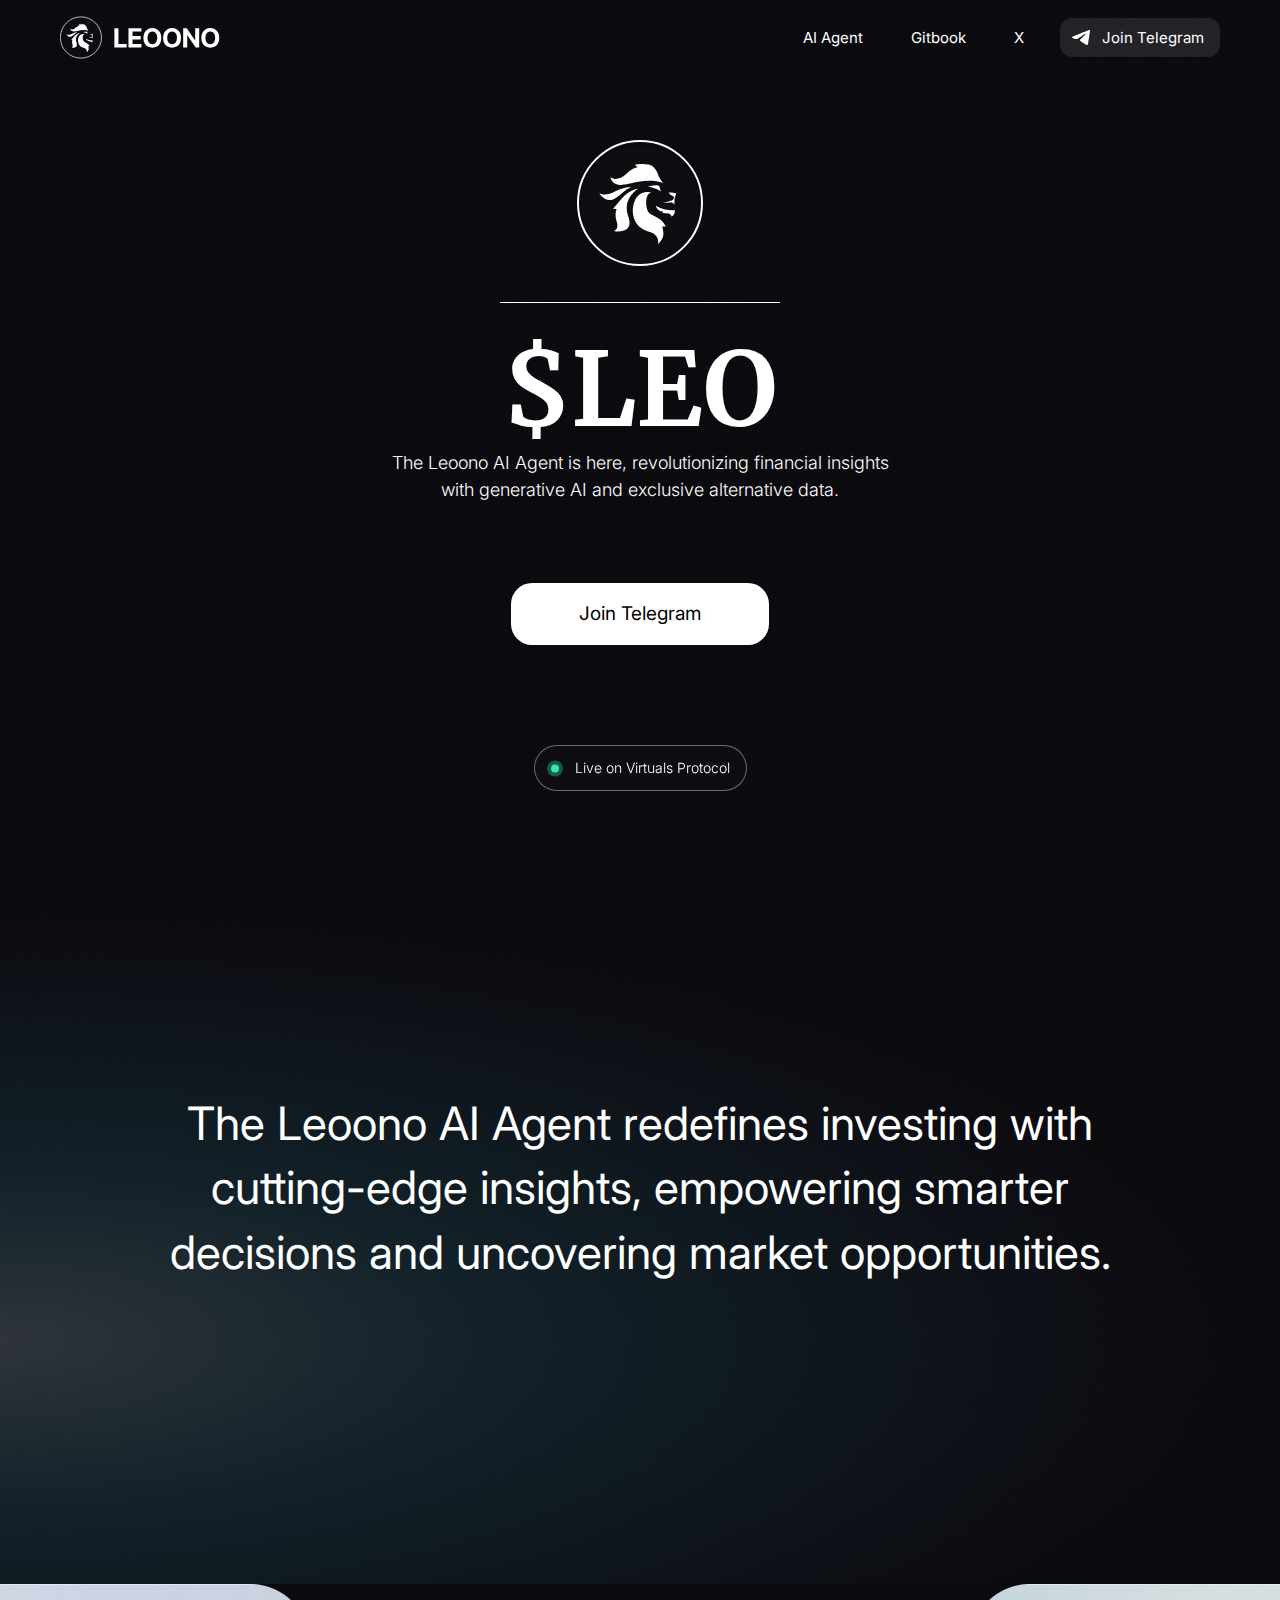
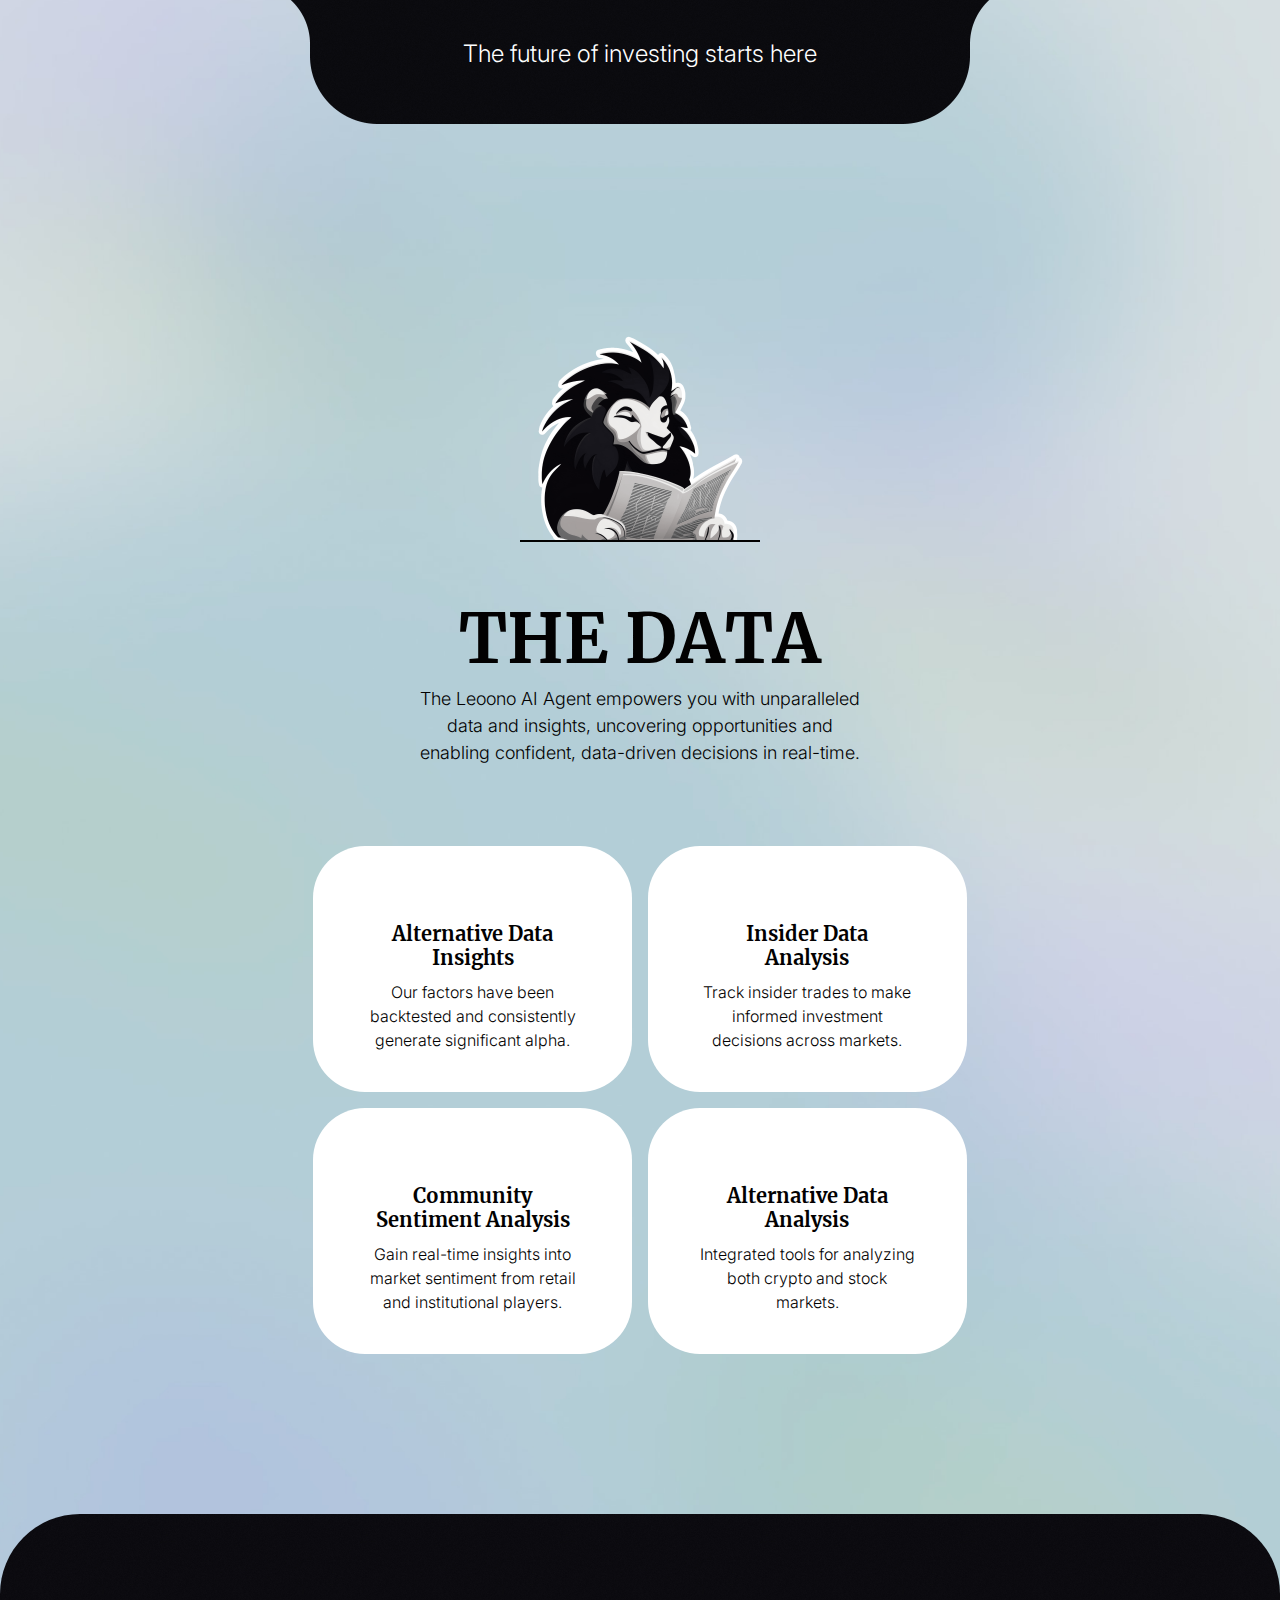
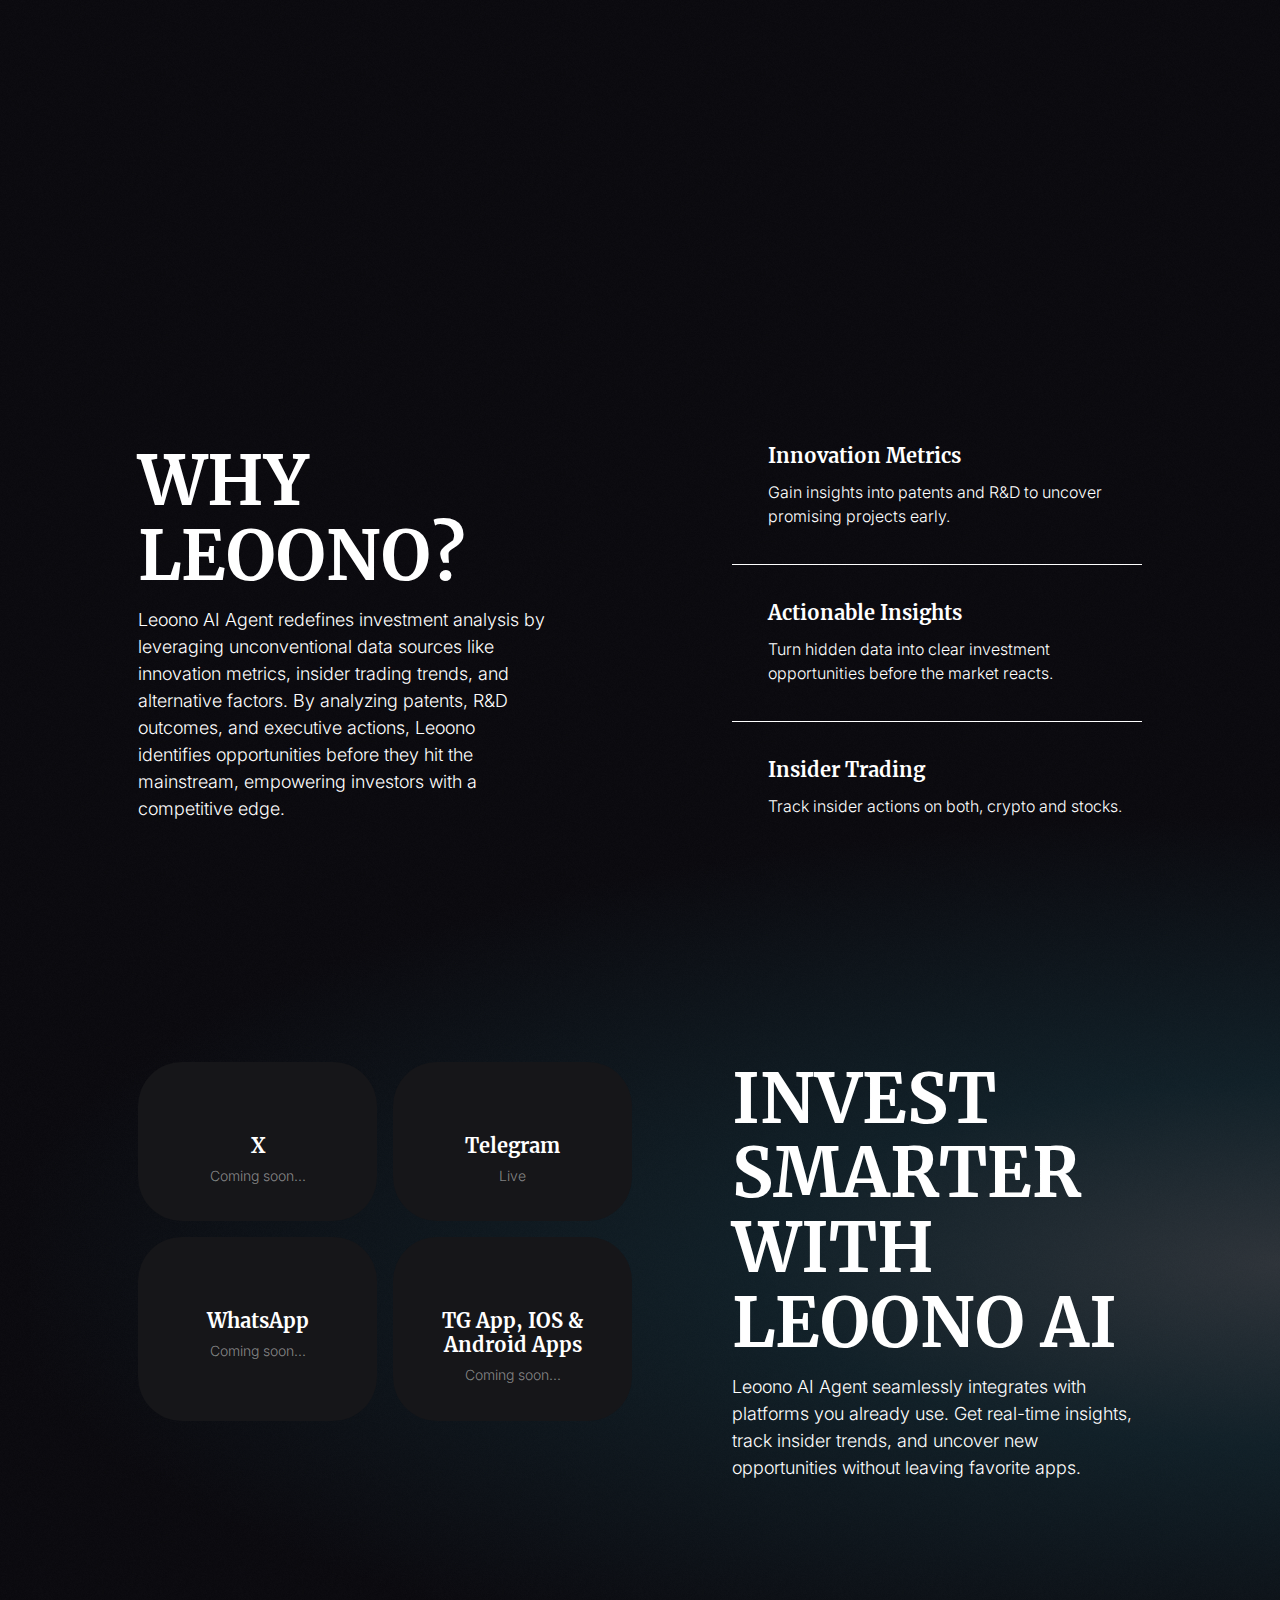
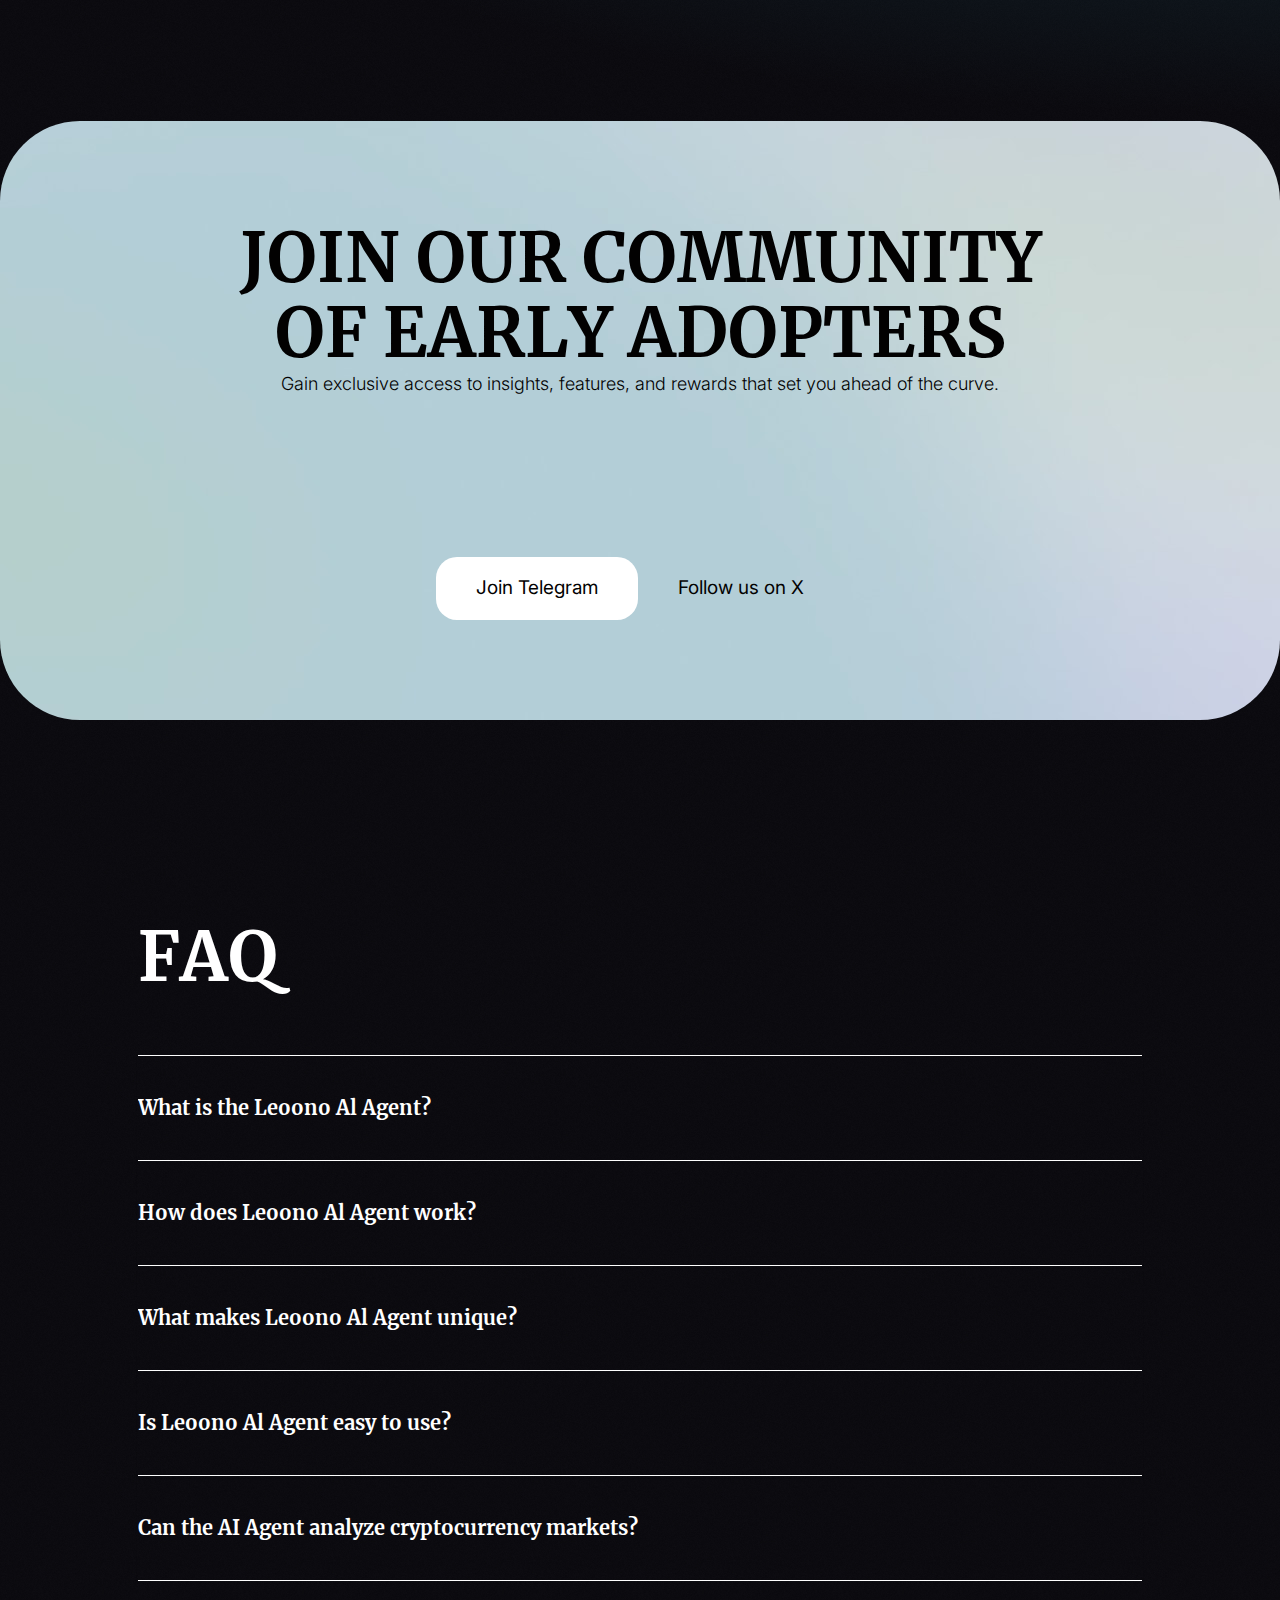
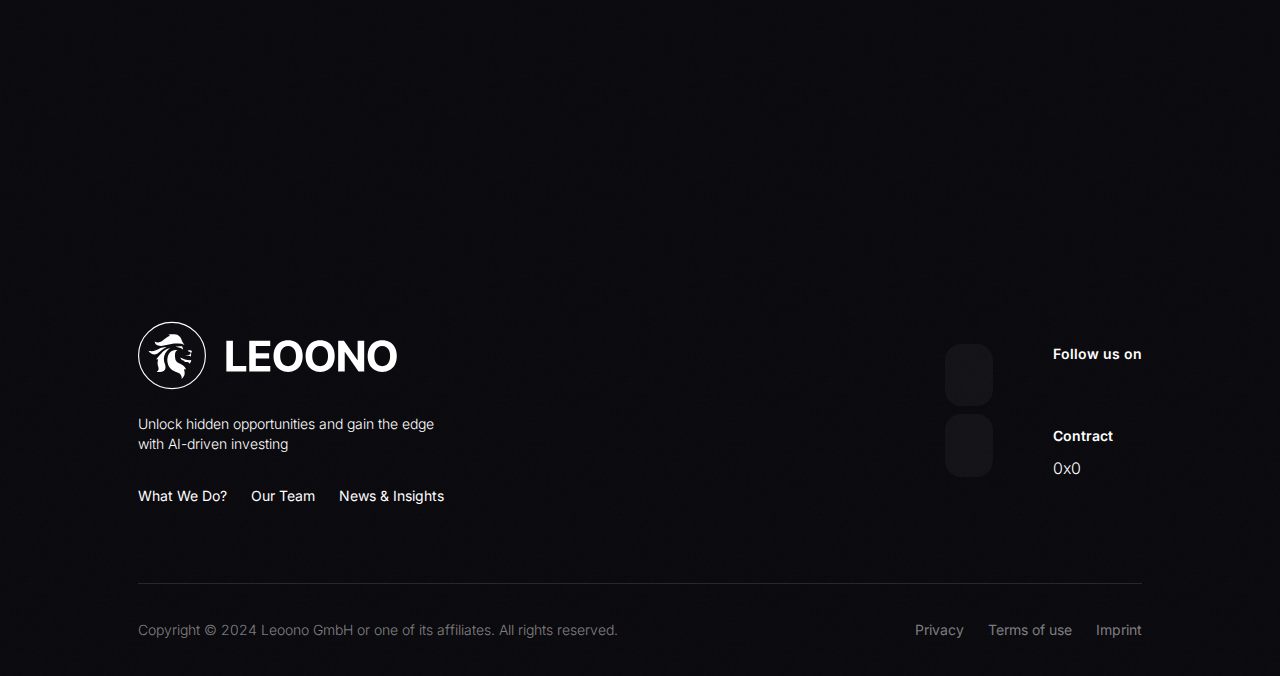
==== index.htm @ c2ebe798 "1" ====
﻿<!DOCTYPE html><!-- Last Published: Wed Jan 15 2025 14:28:00 GMT+0000 (Coordinated Universal Time) --><html data-wf-domain="agent.leoono.com" data-wf-page="677e5d6393283089925c8d5f" data-wf-site="677e5d6393283089925c8d58" lang="en"><head><meta charset="utf-8"><title>The Leoono AI Agent</title><meta content="Leoono AI Agent brings institutional-grade insights to everyday investors. Access unique data, insider trends, and cutting-edge analytics designed to empower smarter investment decisions" name="description"><meta content="The Leoono AI Agent" property="og:title"><meta content="Leoono AI Agent brings institutional-grade insights to everyday investors. Access unique data, insider trends, and cutting-edge analytics designed to empower smarter investment decisions" property="og:description"><meta content="https://cdn.prod.website-files.com/677e5d6393283089925c8d58/6787c1eefdd33c87a359457e_leo.png" property="og:image"><meta content="The Leoono AI Agent" property="twitter:title"><meta content="Leoono AI Agent brings institutional-grade insights to everyday investors. Access unique data, insider trends, and cutting-edge analytics designed to empower smarter investment decisions" property="twitter:description"><meta content="https://cdn.prod.website-files.com/677e5d6393283089925c8d58/6787c1eefdd33c87a359457e_leo.png" property="twitter:image"><meta property="og:type" content="website"><meta content="summary_large_image" name="twitter:card"><meta content="width=device-width, initial-scale=1" name="viewport"><link href="leoono-ai.b01bebd6c.css" rel="stylesheet" type="text/css"><link href="https://fonts.googleapis.com" rel="preconnect"><link href="https://fonts.gstatic.com" rel="preconnect" crossorigin="anonymous"><script src="webfont.js" type="text/javascript"></script><script type="text/javascript">WebFont.load({  google: {    families: ["Merriweather:300,300italic,400,400italic,700,700italic,900,900italic","Inter:300,regular,500,600,700,800,300italic,italic,500italic,600italic,700italic,800italic"]  }});</script><script type="text/javascript">!function(o, c){var n=c.documentElement,t=" w-mod-";n.className+=t+"js",("ontouchstart"in o||o.DocumentTouch&&c instanceof DocumentTouch)&&(n.className+=t+"touch")}(window,document);</script><link href="6787c2a760c5b2776cb82259_favicon-32x32.png" rel="shortcut icon" type="image/x-icon"><link href="webclip.png" rel="apple-touch-icon"><style>
.accordion-body.js-accordion-body {
	display: none;
}

.accordion__item.active .faq-plus {
	display: none;
}

.accordion__item.active .faq-minus {
	display: block;
}

.gradient-left {
background: radial-gradient(99.04% 48.05% at 0% 50%, rgba(158, 184, 194, 0.24) 0%, rgba(37, 103, 120, 0.24) 40.37%, rgba(0, 0, 0, 0.00) 100%);
}

.gradient-right {
background: radial-gradient(103.06% 50% at 100% 50%, rgba(158, 184, 194, 0.24) 0%, rgba(37, 103, 120, 0.24) 40.37%, rgba(0, 0, 0, 0.00) 100%);
}

</style></head><body class="body"><div data-animation="default" class="navbar w-nav" data-easing2="ease" data-easing="ease" data-collapse="medium" role="banner" data-no-scroll="1" data-duration="400" data-doc-height="1"><div class="container-large w-container"><div class="nav-wrapper"><a href="#" class="brand w-nav-brand"><img src="677e62c31dce124094ea594a_Logo.svg" loading="lazy" alt="" class="nav-logo"></a><nav role="navigation" class="nav-menu w-nav-menu"><a href="https://t.me/" target="_blank" class="nav-link w-nav-link">AI Agent</a><a href="" target="_blank" class="nav-link w-nav-link">Gitbook</a><a href="https://x.com/ai_leoono" target="_blank" class="nav-link w-nav-link">X</a><a href="https://t.me/" target="_blank" class="button-small w-inline-block"><img src="677e63b4fb57016ef18ffbdf_Telegtam-icon.svg" loading="lazy" alt=""><p class="button-text nav">Join Telegram</p></a></nav><div class="menu-button w-nav-button"><img src="67801ebac8f97428906d1838_menu.svg" loading="lazy" alt="" class="image-2"></div></div></div></div><section class="section"><div class="hero"><div class="logo-icon"><img src="677e65af3e0af5073d57ee8a_logo-icon.svg" loading="lazy" alt="" class="logo-sign"></div><div class="divider"></div><div class="hero-text-wrapper"><h1 class="heading">$LEO</h1><p class="body-large">The Leoono AI Agent is here, revolutionizing financial insights with generative AI and exclusive alternative data.</p></div><a href="https://t.me/" target="_blank" class="button w-inline-block"><p class="button-text">Join Telegram</p></a><div class="badge hero-badge"><img src="677e7736e61606eb066d9fef_dot.svg" loading="lazy" alt=""><p class="caption">Live on Virtuals Protocol</p></div></div><div class="hero-animation-wrapper"><div class="hero-animation" data-w-id="6893316a-523c-7c7b-d406-7220c2ce1e89" data-animation-type="spline" data-spline-url="https://prod.spline.design/KT6cWbvZYXccBeTW/scene.splinecode"><canvas></canvas></div></div><div class="intro"><div class="w-layout-blockcontainer container w-container"><p class="display-1">The Leoono AI Agent redefines investing with cutting-edge insights, empowering smarter decisions and uncovering market opportunities.</p></div><div class="gradient-wrapper"><div class="gradient-left"></div></div></div></section><section class="features"><div class="shape"><h5 class="heading-2">The future of investing starts here</h5></div><div class="features-wrapper"><img src="677e84299225d9a840fe8b0f_lion.png" loading="lazy" alt="" class="lion-img"><div class="features-title-wrapper"><h2 class="dark"><strong>The Data</strong></h2><p class="body-large dark _460">The Leoono AI Agent empowers you with unparalleled data and insights, uncovering opportunities and enabling confident, data-driven decisions in real-time.</p></div><div class="features-items-wrapper"><div class="features-item"><img src="677e5d6393283089925c8d58/677e812773335a1acba0fd00_Frame%2037.svg" loading="lazy" alt=""><div class="features-item-title"><h3 class="h5 dark"><strong>Alternative Data Insights</strong></h3><p class="body-base dark">Our factors have been backtested and consistently generate significant alpha.</p></div></div><div class="features-item"><img src="677e5d6393283089925c8d58/677e8127e537fe8da7f9a811_Frame%2037-1.svg" loading="lazy" alt=""><div class="features-item-title"><h3 class="h5 dark"><strong>Insider Data <br>Analysis</strong></h3><p class="body-base dark">Track insider trades to make informed investment decisions across markets.</p></div></div><div class="features-item"><img src="677e5d6393283089925c8d58/677e812798b11060b90df37c_Frame%2037-2.svg" loading="lazy" alt=""><div class="features-item-title"><h3 class="h5 dark"><strong>Community Sentiment Analysis</strong></h3><p class="body-base dark">Gain real-time insights into market sentiment from retail and institutional players.</p></div></div><div class="features-item"><img src="677e5d6393283089925c8d58/677e812755722fbd98c75a39_Frame%2037-3.svg" loading="lazy" alt=""><div class="features-item-title"><h3 class="h5 dark">Alternative Data Analysis</h3><p class="body-base dark">Integrated tools for analyzing both crypto and stock markets.</p></div></div></div></div></section><section class="section-2"><div class="animation-wrapper"><div class="spline-scene" data-w-id="0d672c23-0e26-91f8-4ebc-6e582e44429b" data-animation-type="spline" data-spline-url="https://prod.spline.design/3Xr2rA0biK6mKIgL/scene.splinecode"><canvas></canvas></div></div><div class="w-layout-blockcontainer container w-container"><div class="content-row"><div class="content-column"><h2 class="left">Why LEoono?</h2><p class="body-large left">Leoono AI Agent redefines investment analysis by leveraging unconventional data sources like innovation metrics, insider trading trends, and alternative factors. By analyzing patents, R&amp;D outcomes, and executive actions, Leoono identifies opportunities before they hit the mainstream, empowering investors with a competitive edge.</p></div><div class="content-column unique-data"><div class="unique-data-item"><img src="677e5d6393283089925c8d58/677fbdb81e88cc81c73046e1_analyse%201.svg" loading="lazy" alt="" class="ud-icon"><div class="unique-data-content"><h3 class="h5 left"><strong>Innovation Metrics</strong></h3><p class="body-base left">Gain insights into patents and R&amp;D to uncover promising projects early.</p></div></div><div class="unique-data-item"><img src="677e5d6393283089925c8d58/677fbdb8b3368bb55a991037_bullseye-pointer%201.svg" loading="lazy" alt="" class="ud-icon"><div class="unique-data-content"><h3 class="h5 left">Actionable Insights</h3><p class="body-base left">Turn hidden data into clear investment opportunities before the market reacts.</p></div></div><div class="unique-data-item last"><img src="677e5d6393283089925c8d58/677fbdb8865f4a799892449e_chart-scatter%201.svg" loading="lazy" alt="" class="ud-icon"><div class="unique-data-content"><h3 class="h5 left">Insider Trading</h3><p class="body-base left">Track insider actions on both, crypto and stocks.</p></div></div></div></div><div class="content-row"><div class="content-column sm-agent"><div class="w-layout-grid grid"><div id="w-node-da20e0db-6f13-a7cc-718d-41ab4ed3125d-925c8d5f" class="sm-item"><img src="677fbf79865f4a79989449c4_Frame.svg" loading="lazy" alt=""><div class="sm-item-content"><h3 class="h5">X</h3><p class="caption gray">Coming soon...</p></div></div><div id="w-node-_4c80771d-29b5-2e74-2363-97ee6dd30d7b-925c8d5f" class="sm-item"><img src="677e5d6393283089925c8d58/677fbf79ea80976c42c83dc3_telegram-1%201.svg" loading="lazy" alt=""><div class="sm-item-content"><h3 class="h5">Telegram</h3><p class="caption gray">Live</p></div></div><div id="w-node-_363a466f-6a3e-ce3c-e7e7-cc4d12f38021-925c8d5f" class="sm-item"><img src="677fbf7970cfa52b6362d4b8_Frame-1.svg" loading="lazy" alt=""><div class="sm-item-content"><h3 class="h5">WhatsApp</h3><p class="caption gray">Coming soon...</p></div></div><div id="w-node-f52961f3-c26c-91b3-c4eb-cf43a803125b-925c8d5f" class="sm-item"><img src="677fbf79be018b4f95cd2419_Frame-2.svg" loading="lazy" alt=""><div class="sm-item-content"><h3 class="h5">TG App, IOS &amp; Android Apps</h3><p class="caption gray">Coming soon...</p></div></div></div></div><div class="content-column"><h2 class="left">Invest Smarter with Leoono AI</h2><p class="body-large left">Leoono AI Agent seamlessly integrates with platforms you already use. Get real-time insights, track insider trends, and uncover new opportunities without leaving favorite apps.</p></div></div></div><div class="w-layout-blockcontainer container-large w-container"><div class="main-cta"><div class="cta-wrapper"><h2 class="dark">Join our community of early adopters</h2><p class="body-large dark">Gain exclusive access to insights, features, and rewards that set you ahead of the curve.</p><img src="677fc1460fdb623b5b4ea68f_community.png" loading="lazy" sizes="(max-width: 479px) 100vw, 300px" srcset="677fc1460fdb623b5b4ea68f_community-p-500.png 500w, 677fc1460fdb623b5b4ea68f_community.png 604w" alt="" class="community-img"><div class="cta-buttons-wrapper"><a href="https://t.me/leoono_official" target="_blank" class="button cta w-inline-block"><p class="button-text">Join Telegram</p></a><a href="https://x.com/ai_leoono" target="_blank" class="button cta secondary w-inline-block"><p class="button-text">Follow us on X</p></a></div></div></div></div><div class="w-layout-blockcontainer container w-container"><h2 class="left">FAQ</h2><div data-ix="fade-up-1" class="accordion js-accordion"><div class="accordion__item js-accordion-item"><div class="accordion-header js-accordion-header"><h5 class="question-text">What is the Leoono Al Agent?</h5><img src="677fc71fc3d936dddc5dc2de_minus.svg" loading="lazy" alt="" class="faq-minus"><img src="677fc71f5919825783c9b85c_plus.svg" loading="lazy" alt="" class="faq-plus"></div><div data-ix="hide-on-load" class="accordion-body js-accordion-body"><div class="accordion-body__contents">Leoono AI Agent is an advanced investment assistant designed to provide real-time insights, analyze insider trading data, and utilize alternative factors to help investors make smarter decisions. There will be a Telegram Mini App and an IOS and Android App. The team has worked in the past 3 years with financial service companies all over the world and is building the most advanced platform for retail investors.</div></div></div><div class="accordion__item js-accordion-item"><div class="accordion-header js-accordion-header"><h5 class="question-text">How does Leoono Al Agent work?</h5><img src="677fc71f5919825783c9b85c_plus.svg" loading="lazy" alt="" class="faq-plus"><img src="677fc71fc3d936dddc5dc2de_minus.svg" loading="lazy" alt="" class="faq-minus"></div><div data-ix="hide-on-load" class="accordion-body js-accordion-body"><div class="accordion-body__contents">The AI Agent collects and processes data from various sources, including insider trading records, market trends, and alternative data. It applies advanced algorithms to provide actionable insights and personalized recommendations. The AI Agent is currently available on Telegram and can be tested. The full capabilities will be released in Q1 2025 together with the App.</div></div></div><div class="accordion__item js-accordion-item"><div class="accordion-header js-accordion-header"><h5 class="question-text">What makes Leoono Al Agent unique?</h5><img src="677fc71f5919825783c9b85c_plus.svg" loading="lazy" alt="" class="faq-plus"><img src="677fc71fc3d936dddc5dc2de_minus.svg" loading="lazy" alt="" class="faq-minus"></div><div data-ix="hide-on-load" class="accordion-body js-accordion-body"><div class="accordion-body__contents">Leoono AI Agent combines institutional-grade alternative data, cutting-edge AI, and insider trading analytics. Its ability to democratize this level of data access sets it apart from other tools. Besides of that we are implementing a unique user experience to access community related data.</div></div></div><div class="accordion__item js-accordion-item"><div class="accordion-header js-accordion-header"><h5 class="question-text">Is Leoono Al Agent easy to use?</h5><img src="677fc71f5919825783c9b85c_plus.svg" loading="lazy" alt="" class="faq-plus"><img src="677fc71fc3d936dddc5dc2de_minus.svg" loading="lazy" alt="" class="faq-minus"></div><div data-ix="hide-on-load" class="accordion-body js-accordion-body"><div class="accordion-body__contents">Leoono AI Agent is designed for both retail and institutional investors. Whether you’re a seasoned trader or a newcomer, the AI Agent offers tools to improve your investment strategies. Currently it can be used to check investments with our factors.</div></div></div><div class="accordion__item js-accordion-item"><div class="accordion-header js-accordion-header"><h5 class="question-text"><strong> Can the AI Agent analyze cryptocurrency markets?</strong></h5><img src="677fc71f5919825783c9b85c_plus.svg" loading="lazy" alt="" class="faq-plus"><img src="677fc71fc3d936dddc5dc2de_minus.svg" loading="lazy" alt="" class="faq-minus"></div><div data-ix="hide-on-load" class="accordion-body js-accordion-body"><div class="accordion-body__contents">Yes, the Leoono AI Agent will include features specifically designed to track cryptocurrency trends, whale movements, and on-chain data.</div></div></div></div></div><div class="gradient-wrapper data-block"><div class="gradient-right"></div></div></section><section class="footer"><div class="w-layout-blockcontainer container w-container"><div class="top-footer"><div class="company-info"><div class="footer-logo-wrapper"><img src="677e62c31dce124094ea594a_Logo.svg" loading="lazy" alt="" class="nav-logo footer"><p class="caption footer">Unlock hidden opportunities and gain the edge with AI-driven investing</p></div><div class="footer-links"><a href="https://www.leoono.com/what-we-do" target="_blank" class="link-small">What We Do?</a><a href="https://www.leoono.com/our-team" target="_blank" class="link-small">Our Team</a><a href="https://www.leoono.com/news-insights" target="_blank" class="link-small">News &amp; Insights</a></div></div><div class="crypto-info"><div class="tracking-tools-wrapper"><a href="https://dexscreener.com/" target="_blank" class="tracking-tool w-inline-block"><img src="677fcd247962fbc72b71ae7c_dex.svg" loading="lazy" alt="" class="image-3"></a><a href="https://www.geckoterminal.com/base/pools/" target="_blank" class="tracking-tool w-inline-block"><img src="677fcd2400269f526be4482f_gecko.png" loading="lazy" alt="" class="gecko-img"></a></div><div class="div-block"><div class="sm-info"><h5 class="heading-3">Follow us on</h5><div class="sm-links"><a href="https://x.com/ai_leoono" target="_blank" class="w-inline-block"><img src="677fceaed00d7ac187e6ad47_Frame.svg" loading="lazy" alt=""></a><a href="" target="_blank" class="w-inline-block"><img src="677fceae4c3084ed7598454c_Frame-1.svg" loading="lazy" alt=""></a><a href="" target="_blank" class="w-inline-block"><img src="677fceae00269f526be628e6_Frame-2.svg" loading="lazy" alt=""></a><a href="" target="_blank" class="w-inline-block"><img src="677fceaef9490909b83c40e2_Frame-3.svg" loading="lazy" alt=""></a></div></div><div class="sm-info"><h5 class="heading-3">Contract</h5><a href="https://app.virtuals.io/virtuals/" target="_blank" class="contract w-inline-block"><p class="body-base">0x0</p><img src="677fd04f463c2cbeae3af6bd_arrow-up-right.svg" loading="lazy" alt=""></a></div></div></div></div><div class="bottom-footer"><p class="caption gray footer">Copyright © 2024 Leoono GmbH or one of its affiliates. All rights reserved.</p><div class="footer-links"><a href="https://www.leoono.com/impressum-und-datenschutz" target="_blank" class="link-small gray">Privacy</a><a href="https://www.leoono.com/impressum-und-datenschutz" target="_blank" class="link-small gray">Terms of use</a><a href="https://www.leoono.com/impressum-und-datenschutz" target="_blank" class="link-small gray">Imprint</a></div></div></div></section><script src="jquery-3.5.1.min.dc5e7f18c8.js?site=677e5d6393283089925c8d58" type="text/javascript" integrity="sha256-9/aliU8dGd2tb6OSsuzixeV4y/faTqgFtohetphbbj0=" ></script><script src="leoono-ai.697a9a448c146ee44a325833af70e59d.js" type="text/javascript"></script><script>
var accordion = (function(){
  
  var $accordion = $('.js-accordion');
  var $accordion_header = $accordion.find('.js-accordion-header');
  var $accordion_item = $('.js-accordion-item');
 
  // default settings 
  var settings = {
    // animation speed
    speed: 400,
    
    // close all other accordion items if true
    oneOpen: false,
  };
    
  return {
    // pass configurable object literal
    init: function($settings) {
      $accordion_header.on('click', function() {
        accordion.toggle($(this));
      });
      
      $.extend(settings, $settings); 
      
      // ensure only one accordion is active if oneOpen is true
      if(settings.oneOpen && $('.js-accordion-item.active').length > 1) {
        $('.js-accordion-item.active:not(:first)').removeClass('active');
      }
      
      // reveal the active accordion bodies
      $('.js-accordion-item.active').find('> .js-accordion-body').show();
    },
    toggle: function($this) {
            
      if(settings.oneOpen && $this[0] != $this.closest('.js-accordion').find('> .js-accordion-item.active > .js-accordion-header')[0]) {
        $this.closest('.js-accordion')
               .find('> .js-accordion-item') 
               .removeClass('active')
               .find('.js-accordion-body')
               .slideUp()
      }
      
      // show/hide the clicked accordion item
      $this.closest('.js-accordion-item').toggleClass('active');
      $this.next().stop().slideToggle(settings.speed);
    }
  }
})();

$(document).ready(function(){
  accordion.init({ speed: 300, oneOpen: true });
});
</script>


</body></html>
---- leoono-ai.b01bebd6c.css ----
﻿html {
  -webkit-text-size-adjust: 100%;
  -ms-text-size-adjust: 100%;
  font-family: sans-serif;
}

body {
  margin: 0;
}

article, aside, details, figcaption, figure, footer, header, hgroup, main, menu, nav, section, summary {
  display: block;
}

audio, canvas, progress, video {
  vertical-align: baseline;
  display: inline-block;
}

audio:not([controls]) {
  height: 0;
  display: none;
}

[hidden], template {
  display: none;
}

a {
  background-color: #0000;
}

a:active, a:hover {
  outline: 0;
}

abbr[title] {
  border-bottom: 1px dotted;
}

b, strong {
  font-weight: bold;
}

dfn {
  font-style: italic;
}

h1 {
  margin: .67em 0;
  font-size: 2em;
}

mark {
  color: #000;
  background: #ff0;
}

small {
  font-size: 80%;
}

sub, sup {
  vertical-align: baseline;
  font-size: 75%;
  line-height: 0;
  position: relative;
}

sup {
  top: -.5em;
}

sub {
  bottom: -.25em;
}

img {
  border: 0;
}

svg:not(:root) {
  overflow: hidden;
}

hr {
  box-sizing: content-box;
  height: 0;
}

pre {
  overflow: auto;
}

code, kbd, pre, samp {
  font-family: monospace;
  font-size: 1em;
}

button, input, optgroup, select, textarea {
  color: inherit;
  font: inherit;
  margin: 0;
}

button {
  overflow: visible;
}

button, select {
  text-transform: none;
}

button, html input[type="button"], input[type="reset"] {
  -webkit-appearance: button;
  cursor: pointer;
}

button[disabled], html input[disabled] {
  cursor: default;
}

button::-moz-focus-inner, input::-moz-focus-inner {
  border: 0;
  padding: 0;
}

input {
  line-height: normal;
}

input[type="checkbox"], input[type="radio"] {
  box-sizing: border-box;
  padding: 0;
}

input[type="number"]::-webkit-inner-spin-button, input[type="number"]::-webkit-outer-spin-button {
  height: auto;
}

input[type="search"] {
  -webkit-appearance: none;
}

input[type="search"]::-webkit-search-cancel-button, input[type="search"]::-webkit-search-decoration {
  -webkit-appearance: none;
}

legend {
  border: 0;
  padding: 0;
}

textarea {
  overflow: auto;
}

optgroup {
  font-weight: bold;
}

table {
  border-collapse: collapse;
  border-spacing: 0;
}

td, th {
  padding: 0;
}

@font-face {
  font-family: webflow-icons;
  src: url("[data-uri]") format("truetype");
  font-weight: normal;
  font-style: normal;
}

[class^="w-icon-"], [class*=" w-icon-"] {
  speak: none;
  font-variant: normal;
  text-transform: none;
  -webkit-font-smoothing: antialiased;
  -moz-osx-font-smoothing: grayscale;
  font-style: normal;
  font-weight: normal;
  line-height: 1;
  font-family: webflow-icons !important;
}

.w-icon-slider-right:before {
  content: "";
}

.w-icon-slider-left:before {
  content: "";
}

.w-icon-nav-menu:before {
  content: "";
}

.w-icon-arrow-down:before, .w-icon-dropdown-toggle:before {
  content: "";
}

.w-icon-file-upload-remove:before {
  content: "";
}

.w-icon-file-upload-icon:before {
  content: "";
}

* {
  box-sizing: border-box;
}

html {
  height: 100%;
}

body {
  color: #333;
  background-color: #fff;
  min-height: 100%;
  margin: 0;
  font-family: Arial, sans-serif;
  font-size: 14px;
  line-height: 20px;
}

img {
  vertical-align: middle;
  max-width: 100%;
  display: inline-block;
}

html.w-mod-touch * {
  background-attachment: scroll !important;
}

.w-block {
  display: block;
}

.w-inline-block {
  max-width: 100%;
  display: inline-block;
}

.w-clearfix:before, .w-clearfix:after {
  content: " ";
  grid-area: 1 / 1 / 2 / 2;
  display: table;
}

.w-clearfix:after {
  clear: both;
}

.w-hidden {
  display: none;
}

.w-button {
  color: #fff;
  line-height: inherit;
  cursor: pointer;
  background-color: #3898ec;
  border: 0;
  border-radius: 0;
  padding: 9px 15px;
  text-decoration: none;
  display: inline-block;
}

input.w-button {
  -webkit-appearance: button;
}

html[data-w-dynpage] [data-w-cloak] {
  color: #0000 !important;
}

.w-code-block {
  margin: unset;
}

pre.w-code-block code {
  all: inherit;
}

.w-optimization {
  display: contents;
}

.w-webflow-badge, .w-webflow-badge > img {
  box-sizing: unset;
  width: unset;
  height: unset;
  max-height: unset;
  max-width: unset;
  min-height: unset;
  min-width: unset;
  margin: unset;
  padding: unset;
  float: unset;
  clear: unset;
  border: unset;
  border-radius: unset;
  background: unset;
  background-image: unset;
  background-position: unset;
  background-size: unset;
  background-repeat: unset;
  background-origin: unset;
  background-clip: unset;
  background-attachment: unset;
  background-color: unset;
  box-shadow: unset;
  transform: unset;
  direction: unset;
  font-family: unset;
  font-weight: unset;
  color: unset;
  font-size: unset;
  line-height: unset;
  font-style: unset;
  font-variant: unset;
  text-align: unset;
  letter-spacing: unset;
  -webkit-text-decoration: unset;
  text-decoration: unset;
  text-indent: unset;
  text-transform: unset;
  list-style-type: unset;
  text-shadow: unset;
  vertical-align: unset;
  cursor: unset;
  white-space: unset;
  word-break: unset;
  word-spacing: unset;
  word-wrap: unset;
  transition: unset;
}

.w-webflow-badge {
  white-space: nowrap;
  cursor: pointer;
  box-shadow: 0 0 0 1px #0000001a, 0 1px 3px #0000001a;
  visibility: visible !important;
  opacity: 1 !important;
  z-index: 2147483647 !important;
  color: #aaadb0 !important;
  overflow: unset !important;
  background-color: #fff !important;
  border-radius: 3px !important;
  width: auto !important;
  height: auto !important;
  margin: 0 !important;
  padding: 6px !important;
  font-size: 12px !important;
  line-height: 14px !important;
  text-decoration: none !important;
  display: inline-block !important;
  position: fixed !important;
  inset: auto 12px 12px auto !important;
  transform: none !important;
}

.w-webflow-badge > img {
  position: unset;
  visibility: unset !important;
  opacity: 1 !important;
  vertical-align: middle !important;
  display: inline-block !important;
}

h1, h2, h3, h4, h5, h6 {
  margin-bottom: 10px;
  font-weight: bold;
}

h1 {
  margin-top: 20px;
  font-size: 38px;
  line-height: 44px;
}

h2 {
  margin-top: 20px;
  font-size: 32px;
  line-height: 36px;
}

h3 {
  margin-top: 20px;
  font-size: 24px;
  line-height: 30px;
}

h4 {
  margin-top: 10px;
  font-size: 18px;
  line-height: 24px;
}

h5 {
  margin-top: 10px;
  font-size: 14px;
  line-height: 20px;
}

h6 {
  margin-top: 10px;
  font-size: 12px;
  line-height: 18px;
}

p {
  margin-top: 0;
  margin-bottom: 10px;
}

blockquote {
  border-left: 5px solid #e2e2e2;
  margin: 0 0 10px;
  padding: 10px 20px;
  font-size: 18px;
  line-height: 22px;
}

figure {
  margin: 0 0 10px;
}

figcaption {
  text-align: center;
  margin-top: 5px;
}

ul, ol {
  margin-top: 0;
  margin-bottom: 10px;
  padding-left: 40px;
}

.w-list-unstyled {
  padding-left: 0;
  list-style: none;
}

.w-embed:before, .w-embed:after {
  content: " ";
  grid-area: 1 / 1 / 2 / 2;
  display: table;
}

.w-embed:after {
  clear: both;
}

.w-video {
  width: 100%;
  padding: 0;
  position: relative;
}

.w-video iframe, .w-video object, .w-video embed {
  border: none;
  width: 100%;
  height: 100%;
  position: absolute;
  top: 0;
  left: 0;
}

fieldset {
  border: 0;
  margin: 0;
  padding: 0;
}

button, [type="button"], [type="reset"] {
  cursor: pointer;
  -webkit-appearance: button;
  border: 0;
}

.w-form {
  margin: 0 0 15px;
}

.w-form-done {
  text-align: center;
  background-color: #ddd;
  padding: 20px;
  display: none;
}

.w-form-fail {
  background-color: #ffdede;
  margin-top: 10px;
  padding: 10px;
  display: none;
}

label {
  margin-bottom: 5px;
  font-weight: bold;
  display: block;
}

.w-input, .w-select {
  color: #333;
  vertical-align: middle;
  background-color: #fff;
  border: 1px solid #ccc;
  width: 100%;
  height: 38px;
  margin-bottom: 10px;
  padding: 8px 12px;
  font-size: 14px;
  line-height: 1.42857;
  display: block;
}

.w-input::placeholder, .w-select::placeholder {
  color: #999;
}

.w-input:focus, .w-select:focus {
  border-color: #3898ec;
  outline: 0;
}

.w-input[disabled], .w-select[disabled], .w-input[readonly], .w-select[readonly], fieldset[disabled] .w-input, fieldset[disabled] .w-select {
  cursor: not-allowed;
}

.w-input[disabled]:not(.w-input-disabled), .w-select[disabled]:not(.w-input-disabled), .w-input[readonly], .w-select[readonly], fieldset[disabled]:not(.w-input-disabled) .w-input, fieldset[disabled]:not(.w-input-disabled) .w-select {
  background-color: #eee;
}

textarea.w-input, textarea.w-select {
  height: auto;
}

.w-select {
  background-color: #f3f3f3;
}

.w-select[multiple] {
  height: auto;
}

.w-form-label {
  cursor: pointer;
  margin-bottom: 0;
  font-weight: normal;
  display: inline-block;
}

.w-radio {
  margin-bottom: 5px;
  padding-left: 20px;
  display: block;
}

.w-radio:before, .w-radio:after {
  content: " ";
  grid-area: 1 / 1 / 2 / 2;
  display: table;
}

.w-radio:after {
  clear: both;
}

.w-radio-input {
  float: left;
  margin: 3px 0 0 -20px;
  line-height: normal;
}

.w-file-upload {
  margin-bottom: 10px;
  display: block;
}

.w-file-upload-input {
  opacity: 0;
  z-index: -100;
  width: .1px;
  height: .1px;
  position: absolute;
  overflow: hidden;
}

.w-file-upload-default, .w-file-upload-uploading, .w-file-upload-success {
  color: #333;
  display: inline-block;
}

.w-file-upload-error {
  margin-top: 10px;
  display: block;
}

.w-file-upload-default.w-hidden, .w-file-upload-uploading.w-hidden, .w-file-upload-error.w-hidden, .w-file-upload-success.w-hidden {
  display: none;
}

.w-file-upload-uploading-btn {
  cursor: pointer;
  background-color: #fafafa;
  border: 1px solid #ccc;
  margin: 0;
  padding: 8px 12px;
  font-size: 14px;
  font-weight: normal;
  display: flex;
}

.w-file-upload-file {
  background-color: #fafafa;
  border: 1px solid #ccc;
  flex-grow: 1;
  justify-content: space-between;
  margin: 0;
  padding: 8px 9px 8px 11px;
  display: flex;
}

.w-file-upload-file-name {
  font-size: 14px;
  font-weight: normal;
  display: block;
}

.w-file-remove-link {
  cursor: pointer;
  width: auto;
  height: auto;
  margin-top: 3px;
  margin-left: 10px;
  padding: 3px;
  display: block;
}

.w-icon-file-upload-remove {
  margin: auto;
  font-size: 10px;
}

.w-file-upload-error-msg {
  color: #ea384c;
  padding: 2px 0;
  display: inline-block;
}

.w-file-upload-info {
  padding: 0 12px;
  line-height: 38px;
  display: inline-block;
}

.w-file-upload-label {
  cursor: pointer;
  background-color: #fafafa;
  border: 1px solid #ccc;
  margin: 0;
  padding: 8px 12px;
  font-size: 14px;
  font-weight: normal;
  display: inline-block;
}

.w-icon-file-upload-icon, .w-icon-file-upload-uploading {
  width: 20px;
  margin-right: 8px;
  display: inline-block;
}

.w-icon-file-upload-uploading {
  height: 20px;
}

.w-container {
  max-width: 940px;
  margin-left: auto;
  margin-right: auto;
}

.w-container:before, .w-container:after {
  content: " ";
  grid-area: 1 / 1 / 2 / 2;
  display: table;
}

.w-container:after {
  clear: both;
}

.w-container .w-row {
  margin-left: -10px;
  margin-right: -10px;
}

.w-row:before, .w-row:after {
  content: " ";
  grid-area: 1 / 1 / 2 / 2;
  display: table;
}

.w-row:after {
  clear: both;
}

.w-row .w-row {
  margin-left: 0;
  margin-right: 0;
}

.w-col {
  float: left;
  width: 100%;
  min-height: 1px;
  padding-left: 10px;
  padding-right: 10px;
  position: relative;
}

.w-col .w-col {
  padding-left: 0;
  padding-right: 0;
}

.w-col-1 {
  width: 8.33333%;
}

.w-col-2 {
  width: 16.6667%;
}

.w-col-3 {
  width: 25%;
}

.w-col-4 {
  width: 33.3333%;
}

.w-col-5 {
  width: 41.6667%;
}

.w-col-6 {
  width: 50%;
}

.w-col-7 {
  width: 58.3333%;
}

.w-col-8 {
  width: 66.6667%;
}

.w-col-9 {
  width: 75%;
}

.w-col-10 {
  width: 83.3333%;
}

.w-col-11 {
  width: 91.6667%;
}

.w-col-12 {
  width: 100%;
}

.w-hidden-main {
  display: none !important;
}

@media screen and (max-width: 991px) {
  .w-container {
    max-width: 728px;
  }

  .w-hidden-main {
    display: inherit !important;
  }

  .w-hidden-medium {
    display: none !important;
  }

  .w-col-medium-1 {
    width: 8.33333%;
  }

  .w-col-medium-2 {
    width: 16.6667%;
  }

  .w-col-medium-3 {
    width: 25%;
  }

  .w-col-medium-4 {
    width: 33.3333%;
  }

  .w-col-medium-5 {
    width: 41.6667%;
  }

  .w-col-medium-6 {
    width: 50%;
  }

  .w-col-medium-7 {
    width: 58.3333%;
  }

  .w-col-medium-8 {
    width: 66.6667%;
  }

  .w-col-medium-9 {
    width: 75%;
  }

  .w-col-medium-10 {
    width: 83.3333%;
  }

  .w-col-medium-11 {
    width: 91.6667%;
  }

  .w-col-medium-12 {
    width: 100%;
  }

  .w-col-stack {
    width: 100%;
    left: auto;
    right: auto;
  }
}

@media screen and (max-width: 767px) {
  .w-hidden-main, .w-hidden-medium {
    display: inherit !important;
  }

  .w-hidden-small {
    display: none !important;
  }

  .w-row, .w-container .w-row {
    margin-left: 0;
    margin-right: 0;
  }

  .w-col {
    width: 100%;
    left: auto;
    right: auto;
  }

  .w-col-small-1 {
    width: 8.33333%;
  }

  .w-col-small-2 {
    width: 16.6667%;
  }

  .w-col-small-3 {
    width: 25%;
  }

  .w-col-small-4 {
    width: 33.3333%;
  }

  .w-col-small-5 {
    width: 41.6667%;
  }

  .w-col-small-6 {
    width: 50%;
  }

  .w-col-small-7 {
    width: 58.3333%;
  }

  .w-col-small-8 {
    width: 66.6667%;
  }

  .w-col-small-9 {
    width: 75%;
  }

  .w-col-small-10 {
    width: 83.3333%;
  }

  .w-col-small-11 {
    width: 91.6667%;
  }

  .w-col-small-12 {
    width: 100%;
  }
}

@media screen and (max-width: 479px) {
  .w-container {
    max-width: none;
  }

  .w-hidden-main, .w-hidden-medium, .w-hidden-small {
    display: inherit !important;
  }

  .w-hidden-tiny {
    display: none !important;
  }

  .w-col {
    width: 100%;
  }

  .w-col-tiny-1 {
    width: 8.33333%;
  }

  .w-col-tiny-2 {
    width: 16.6667%;
  }

  .w-col-tiny-3 {
    width: 25%;
  }

  .w-col-tiny-4 {
    width: 33.3333%;
  }

  .w-col-tiny-5 {
    width: 41.6667%;
  }

  .w-col-tiny-6 {
    width: 50%;
  }

  .w-col-tiny-7 {
    width: 58.3333%;
  }

  .w-col-tiny-8 {
    width: 66.6667%;
  }

  .w-col-tiny-9 {
    width: 75%;
  }

  .w-col-tiny-10 {
    width: 83.3333%;
  }

  .w-col-tiny-11 {
    width: 91.6667%;
  }

  .w-col-tiny-12 {
    width: 100%;
  }
}

.w-widget {
  position: relative;
}

.w-widget-map {
  width: 100%;
  height: 400px;
}

.w-widget-map label {
  width: auto;
  display: inline;
}

.w-widget-map img {
  max-width: inherit;
}

.w-widget-map .gm-style-iw {
  text-align: center;
}

.w-widget-map .gm-style-iw > button {
  display: none !important;
}

.w-widget-twitter {
  overflow: hidden;
}

.w-widget-twitter-count-shim {
  vertical-align: top;
  text-align: center;
  background: #fff;
  border: 1px solid #758696;
  border-radius: 3px;
  width: 28px;
  height: 20px;
  display: inline-block;
  position: relative;
}

.w-widget-twitter-count-shim * {
  pointer-events: none;
  -webkit-user-select: none;
  user-select: none;
}

.w-widget-twitter-count-shim .w-widget-twitter-count-inner {
  text-align: center;
  color: #999;
  font-family: serif;
  font-size: 15px;
  line-height: 12px;
  position: relative;
}

.w-widget-twitter-count-shim .w-widget-twitter-count-clear {
  display: block;
  position: relative;
}

.w-widget-twitter-count-shim.w--large {
  width: 36px;
  height: 28px;
}

.w-widget-twitter-count-shim.w--large .w-widget-twitter-count-inner {
  font-size: 18px;
  line-height: 18px;
}

.w-widget-twitter-count-shim:not(.w--vertical) {
  margin-left: 5px;
  margin-right: 8px;
}

.w-widget-twitter-count-shim:not(.w--vertical).w--large {
  margin-left: 6px;
}

.w-widget-twitter-count-shim:not(.w--vertical):before, .w-widget-twitter-count-shim:not(.w--vertical):after {
  content: " ";
  pointer-events: none;
  border: solid #0000;
  width: 0;
  height: 0;
  position: absolute;
  top: 50%;
  left: 0;
}

.w-widget-twitter-count-shim:not(.w--vertical):before {
  border-width: 4px;
  border-color: #75869600 #5d6c7b #75869600 #75869600;
  margin-top: -4px;
  margin-left: -9px;
}

.w-widget-twitter-count-shim:not(.w--vertical).w--large:before {
  border-width: 5px;
  margin-top: -5px;
  margin-left: -10px;
}

.w-widget-twitter-count-shim:not(.w--vertical):after {
  border-width: 4px;
  border-color: #fff0 #fff #fff0 #fff0;
  margin-top: -4px;
  margin-left: -8px;
}

.w-widget-twitter-count-shim:not(.w--vertical).w--large:after {
  border-width: 5px;
  margin-top: -5px;
  margin-left: -9px;
}

.w-widget-twitter-count-shim.w--vertical {
  width: 61px;
  height: 33px;
  margin-bottom: 8px;
}

.w-widget-twitter-count-shim.w--vertical:before, .w-widget-twitter-count-shim.w--vertical:after {
  content: " ";
  pointer-events: none;
  border: solid #0000;
  width: 0;
  height: 0;
  position: absolute;
  top: 100%;
  left: 50%;
}

.w-widget-twitter-count-shim.w--vertical:before {
  border-width: 5px;
  border-color: #5d6c7b #75869600 #75869600;
  margin-left: -5px;
}

.w-widget-twitter-count-shim.w--vertical:after {
  border-width: 4px;
  border-color: #fff #fff0 #fff0;
  margin-left: -4px;
}

.w-widget-twitter-count-shim.w--vertical .w-widget-twitter-count-inner {
  font-size: 18px;
  line-height: 22px;
}

.w-widget-twitter-count-shim.w--vertical.w--large {
  width: 76px;
}

.w-background-video {
  color: #fff;
  height: 500px;
  position: relative;
  overflow: hidden;
}

.w-background-video > video {
  object-fit: cover;
  z-index: -100;
  background-position: 50%;
  background-size: cover;
  width: 100%;
  height: 100%;
  margin: auto;
  position: absolute;
  inset: -100%;
}

.w-background-video > video::-webkit-media-controls-start-playback-button {
  -webkit-appearance: none;
  display: none !important;
}

.w-background-video--control {
  background-color: #0000;
  padding: 0;
  position: absolute;
  bottom: 1em;
  right: 1em;
}

.w-background-video--control > [hidden] {
  display: none !important;
}

.w-slider {
  text-align: center;
  clear: both;
  -webkit-tap-highlight-color: #0000;
  tap-highlight-color: #0000;
  background: #ddd;
  height: 300px;
  position: relative;
}

.w-slider-mask {
  z-index: 1;
  white-space: nowrap;
  height: 100%;
  display: block;
  position: relative;
  left: 0;
  right: 0;
  overflow: hidden;
}

.w-slide {
  vertical-align: top;
  white-space: normal;
  text-align: left;
  width: 100%;
  height: 100%;
  display: inline-block;
  position: relative;
}

.w-slider-nav {
  z-index: 2;
  text-align: center;
  -webkit-tap-highlight-color: #0000;
  tap-highlight-color: #0000;
  height: 40px;
  margin: auto;
  padding-top: 10px;
  position: absolute;
  inset: auto 0 0;
}

.w-slider-nav.w-round > div {
  border-radius: 100%;
}

.w-slider-nav.w-num > div {
  font-size: inherit;
  line-height: inherit;
  width: auto;
  height: auto;
  padding: .2em .5em;
}

.w-slider-nav.w-shadow > div {
  box-shadow: 0 0 3px #3336;
}

.w-slider-nav-invert {
  color: #fff;
}

.w-slider-nav-invert > div {
  background-color: #2226;
}

.w-slider-nav-invert > div.w-active {
  background-color: #222;
}

.w-slider-dot {
  cursor: pointer;
  background-color: #fff6;
  width: 1em;
  height: 1em;
  margin: 0 3px .5em;
  transition: background-color .1s, color .1s;
  display: inline-block;
  position: relative;
}

.w-slider-dot.w-active {
  background-color: #fff;
}

.w-slider-dot:focus {
  outline: none;
  box-shadow: 0 0 0 2px #fff;
}

.w-slider-dot:focus.w-active {
  box-shadow: none;
}

.w-slider-arrow-left, .w-slider-arrow-right {
  cursor: pointer;
  color: #fff;
  -webkit-tap-highlight-color: #0000;
  tap-highlight-color: #0000;
  -webkit-user-select: none;
  user-select: none;
  width: 80px;
  margin: auto;
  font-size: 40px;
  position: absolute;
  inset: 0;
  overflow: hidden;
}

.w-slider-arrow-left [class^="w-icon-"], .w-slider-arrow-right [class^="w-icon-"], .w-slider-arrow-left [class*=" w-icon-"], .w-slider-arrow-right [class*=" w-icon-"] {
  position: absolute;
}

.w-slider-arrow-left:focus, .w-slider-arrow-right:focus {
  outline: 0;
}

.w-slider-arrow-left {
  z-index: 3;
  right: auto;
}

.w-slider-arrow-right {
  z-index: 4;
  left: auto;
}

.w-icon-slider-left, .w-icon-slider-right {
  width: 1em;
  height: 1em;
  margin: auto;
  inset: 0;
}

.w-slider-aria-label {
  clip: rect(0 0 0 0);
  border: 0;
  width: 1px;
  height: 1px;
  margin: -1px;
  padding: 0;
  position: absolute;
  overflow: hidden;
}

.w-slider-force-show {
  display: block !important;
}

.w-dropdown {
  text-align: left;
  z-index: 900;
  margin-left: auto;
  margin-right: auto;
  display: inline-block;
  position: relative;
}

.w-dropdown-btn, .w-dropdown-toggle, .w-dropdown-link {
  vertical-align: top;
  color: #222;
  text-align: left;
  white-space: nowrap;
  margin-left: auto;
  margin-right: auto;
  padding: 20px;
  text-decoration: none;
  position: relative;
}

.w-dropdown-toggle {
  -webkit-user-select: none;
  user-select: none;
  cursor: pointer;
  padding-right: 40px;
  display: inline-block;
}

.w-dropdown-toggle:focus {
  outline: 0;
}

.w-icon-dropdown-toggle {
  width: 1em;
  height: 1em;
  margin: auto 20px auto auto;
  position: absolute;
  top: 0;
  bottom: 0;
  right: 0;
}

.w-dropdown-list {
  background: #ddd;
  min-width: 100%;
  display: none;
  position: absolute;
}

.w-dropdown-list.w--open {
  display: block;
}

.w-dropdown-link {
  color: #222;
  padding: 10px 20px;
  display: block;
}

.w-dropdown-link.w--current {
  color: #0082f3;
}

.w-dropdown-link:focus {
  outline: 0;
}

@media screen and (max-width: 767px) {
  .w-nav-brand {
    padding-left: 10px;
  }
}

.w-lightbox-backdrop {
  cursor: auto;
  letter-spacing: normal;
  text-indent: 0;
  text-shadow: none;
  text-transform: none;
  visibility: visible;
  white-space: normal;
  word-break: normal;
  word-spacing: normal;
  word-wrap: normal;
  color: #fff;
  text-align: center;
  z-index: 2000;
  opacity: 0;
  -webkit-user-select: none;
  -moz-user-select: none;
  -webkit-tap-highlight-color: transparent;
  background: #000000e6;
  outline: 0;
  font-family: Helvetica Neue, Helvetica, Ubuntu, Segoe UI, Verdana, sans-serif;
  font-size: 17px;
  font-style: normal;
  font-weight: 300;
  line-height: 1.2;
  list-style: disc;
  position: fixed;
  inset: 0;
  -webkit-transform: translate(0);
}

.w-lightbox-backdrop, .w-lightbox-container {
  -webkit-overflow-scrolling: touch;
  height: 100%;
  overflow: auto;
}

.w-lightbox-content {
  height: 100vh;
  position: relative;
  overflow: hidden;
}

.w-lightbox-view {
  opacity: 0;
  width: 100vw;
  height: 100vh;
  position: absolute;
}

.w-lightbox-view:before {
  content: "";
  height: 100vh;
}

.w-lightbox-group, .w-lightbox-group .w-lightbox-view, .w-lightbox-group .w-lightbox-view:before {
  height: 86vh;
}

.w-lightbox-frame, .w-lightbox-view:before {
  vertical-align: middle;
  display: inline-block;
}

.w-lightbox-figure {
  margin: 0;
  position: relative;
}

.w-lightbox-group .w-lightbox-figure {
  cursor: pointer;
}

.w-lightbox-img {
  width: auto;
  max-width: none;
  height: auto;
}

.w-lightbox-image {
  float: none;
  max-width: 100vw;
  max-height: 100vh;
  display: block;
}

.w-lightbox-group .w-lightbox-image {
  max-height: 86vh;
}

.w-lightbox-caption {
  text-align: left;
  text-overflow: ellipsis;
  white-space: nowrap;
  background: #0006;
  padding: .5em 1em;
  position: absolute;
  bottom: 0;
  left: 0;
  right: 0;
  overflow: hidden;
}

.w-lightbox-embed {
  width: 100%;
  height: 100%;
  position: absolute;
  inset: 0;
}

.w-lightbox-control {
  cursor: pointer;
  background-position: center;
  background-repeat: no-repeat;
  background-size: 24px;
  width: 4em;
  transition: all .3s;
  position: absolute;
  top: 0;
}

.w-lightbox-left {
  background-image: url("[data-uri]");
  display: none;
  bottom: 0;
  left: 0;
}

.w-lightbox-right {
  background-image: url("[data-uri]");
  display: none;
  bottom: 0;
  right: 0;
}

.w-lightbox-close {
  background-image: url("[data-uri]");
  background-size: 18px;
  height: 2.6em;
  right: 0;
}

.w-lightbox-strip {
  white-space: nowrap;
  padding: 0 1vh;
  line-height: 0;
  position: absolute;
  bottom: 0;
  left: 0;
  right: 0;
  overflow: auto hidden;
}

.w-lightbox-item {
  box-sizing: content-box;
  cursor: pointer;
  width: 10vh;
  padding: 2vh 1vh;
  display: inline-block;
  -webkit-transform: translate3d(0, 0, 0);
}

.w-lightbox-active {
  opacity: .3;
}

.w-lightbox-thumbnail {
  background: #222;
  height: 10vh;
  position: relative;
  overflow: hidden;
}

.w-lightbox-thumbnail-image {
  position: absolute;
  top: 0;
  left: 0;
}

.w-lightbox-thumbnail .w-lightbox-tall {
  width: 100%;
  top: 50%;
  transform: translate(0, -50%);
}

.w-lightbox-thumbnail .w-lightbox-wide {
  height: 100%;
  left: 50%;
  transform: translate(-50%);
}

.w-lightbox-spinner {
  box-sizing: border-box;
  border: 5px solid #0006;
  border-radius: 50%;
  width: 40px;
  height: 40px;
  margin-top: -20px;
  margin-left: -20px;
  animation: .8s linear infinite spin;
  position: absolute;
  top: 50%;
  left: 50%;
}

.w-lightbox-spinner:after {
  content: "";
  border: 3px solid #0000;
  border-bottom-color: #fff;
  border-radius: 50%;
  position: absolute;
  inset: -4px;
}

.w-lightbox-hide {
  display: none;
}

.w-lightbox-noscroll {
  overflow: hidden;
}

@media (min-width: 768px) {
  .w-lightbox-content {
    height: 96vh;
    margin-top: 2vh;
  }

  .w-lightbox-view, .w-lightbox-view:before {
    height: 96vh;
  }

  .w-lightbox-group, .w-lightbox-group .w-lightbox-view, .w-lightbox-group .w-lightbox-view:before {
    height: 84vh;
  }

  .w-lightbox-image {
    max-width: 96vw;
    max-height: 96vh;
  }

  .w-lightbox-group .w-lightbox-image {
    max-width: 82.3vw;
    max-height: 84vh;
  }

  .w-lightbox-left, .w-lightbox-right {
    opacity: .5;
    display: block;
  }

  .w-lightbox-close {
    opacity: .8;
  }

  .w-lightbox-control:hover {
    opacity: 1;
  }
}

.w-lightbox-inactive, .w-lightbox-inactive:hover {
  opacity: 0;
}

.w-richtext:before, .w-richtext:after {
  content: " ";
  grid-area: 1 / 1 / 2 / 2;
  display: table;
}

.w-richtext:after {
  clear: both;
}

.w-richtext[contenteditable="true"]:before, .w-richtext[contenteditable="true"]:after {
  white-space: initial;
}

.w-richtext ol, .w-richtext ul {
  overflow: hidden;
}

.w-richtext .w-richtext-figure-selected.w-richtext-figure-type-video div:after, .w-richtext .w-richtext-figure-selected[data-rt-type="video"] div:after, .w-richtext .w-richtext-figure-selected.w-richtext-figure-type-image div, .w-richtext .w-richtext-figure-selected[data-rt-type="image"] div {
  outline: 2px solid #2895f7;
}

.w-richtext figure.w-richtext-figure-type-video > div:after, .w-richtext figure[data-rt-type="video"] > div:after {
  content: "";
  display: none;
  position: absolute;
  inset: 0;
}

.w-richtext figure {
  max-width: 60%;
  position: relative;
}

.w-richtext figure > div:before {
  cursor: default !important;
}

.w-richtext figure img {
  width: 100%;
}

.w-richtext figure figcaption.w-richtext-figcaption-placeholder {
  opacity: .6;
}

.w-richtext figure div {
  color: #0000;
  font-size: 0;
}

.w-richtext figure.w-richtext-figure-type-image, .w-richtext figure[data-rt-type="image"] {
  display: table;
}

.w-richtext figure.w-richtext-figure-type-image > div, .w-richtext figure[data-rt-type="image"] > div {
  display: inline-block;
}

.w-richtext figure.w-richtext-figure-type-image > figcaption, .w-richtext figure[data-rt-type="image"] > figcaption {
  caption-side: bottom;
  display: table-caption;
}

.w-richtext figure.w-richtext-figure-type-video, .w-richtext figure[data-rt-type="video"] {
  width: 60%;
  height: 0;
}

.w-richtext figure.w-richtext-figure-type-video iframe, .w-richtext figure[data-rt-type="video"] iframe {
  width: 100%;
  height: 100%;
  position: absolute;
  top: 0;
  left: 0;
}

.w-richtext figure.w-richtext-figure-type-video > div, .w-richtext figure[data-rt-type="video"] > div {
  width: 100%;
}

.w-richtext figure.w-richtext-align-center {
  clear: both;
  margin-left: auto;
  margin-right: auto;
}

.w-richtext figure.w-richtext-align-center.w-richtext-figure-type-image > div, .w-richtext figure.w-richtext-align-center[data-rt-type="image"] > div {
  max-width: 100%;
}

.w-richtext figure.w-richtext-align-normal {
  clear: both;
}

.w-richtext figure.w-richtext-align-fullwidth {
  text-align: center;
  clear: both;
  width: 100%;
  max-width: 100%;
  margin-left: auto;
  margin-right: auto;
  display: block;
}

.w-richtext figure.w-richtext-align-fullwidth > div {
  padding-bottom: inherit;
  display: inline-block;
}

.w-richtext figure.w-richtext-align-fullwidth > figcaption {
  display: block;
}

.w-richtext figure.w-richtext-align-floatleft {
  float: left;
  clear: none;
  margin-right: 15px;
}

.w-richtext figure.w-richtext-align-floatright {
  float: right;
  clear: none;
  margin-left: 15px;
}

.w-nav {
  z-index: 1000;
  background: #ddd;
  position: relative;
}

.w-nav:before, .w-nav:after {
  content: " ";
  grid-area: 1 / 1 / 2 / 2;
  display: table;
}

.w-nav:after {
  clear: both;
}

.w-nav-brand {
  float: left;
  color: #333;
  text-decoration: none;
  position: relative;
}

.w-nav-link {
  vertical-align: top;
  color: #222;
  text-align: left;
  margin-left: auto;
  margin-right: auto;
  padding: 20px;
  text-decoration: none;
  display: inline-block;
  position: relative;
}

.w-nav-link.w--current {
  color: #0082f3;
}

.w-nav-menu {
  float: right;
  position: relative;
}

[data-nav-menu-open] {
  text-align: center;
  background: #c8c8c8;
  min-width: 200px;
  position: absolute;
  top: 100%;
  left: 0;
  right: 0;
  overflow: visible;
  display: block !important;
}

.w--nav-link-open {
  display: block;
  position: relative;
}

.w-nav-overlay {
  width: 100%;
  display: none;
  position: absolute;
  top: 100%;
  left: 0;
  right: 0;
  overflow: hidden;
}

.w-nav-overlay [data-nav-menu-open] {
  top: 0;
}

.w-nav[data-animation="over-left"] .w-nav-overlay {
  width: auto;
}

.w-nav[data-animation="over-left"] .w-nav-overlay, .w-nav[data-animation="over-left"] [data-nav-menu-open] {
  z-index: 1;
  top: 0;
  right: auto;
}

.w-nav[data-animation="over-right"] .w-nav-overlay {
  width: auto;
}

.w-nav[data-animation="over-right"] .w-nav-overlay, .w-nav[data-animation="over-right"] [data-nav-menu-open] {
  z-index: 1;
  top: 0;
  left: auto;
}

.w-nav-button {
  float: right;
  cursor: pointer;
  -webkit-tap-highlight-color: #0000;
  tap-highlight-color: #0000;
  -webkit-user-select: none;
  user-select: none;
  padding: 18px;
  font-size: 24px;
  display: none;
  position: relative;
}

.w-nav-button:focus {
  outline: 0;
}

.w-nav-button.w--open {
  color: #fff;
  background-color: #c8c8c8;
}

.w-nav[data-collapse="all"] .w-nav-menu {
  display: none;
}

.w-nav[data-collapse="all"] .w-nav-button, .w--nav-dropdown-open, .w--nav-dropdown-toggle-open {
  display: block;
}

.w--nav-dropdown-list-open {
  position: static;
}

@media screen and (max-width: 991px) {
  .w-nav[data-collapse="medium"] .w-nav-menu {
    display: none;
  }

  .w-nav[data-collapse="medium"] .w-nav-button {
    display: block;
  }
}

@media screen and (max-width: 767px) {
  .w-nav[data-collapse="small"] .w-nav-menu {
    display: none;
  }

  .w-nav[data-collapse="small"] .w-nav-button {
    display: block;
  }

  .w-nav-brand {
    padding-left: 10px;
  }
}

@media screen and (max-width: 479px) {
  .w-nav[data-collapse="tiny"] .w-nav-menu {
    display: none;
  }

  .w-nav[data-collapse="tiny"] .w-nav-button {
    display: block;
  }
}

.w-tabs {
  position: relative;
}

.w-tabs:before, .w-tabs:after {
  content: " ";
  grid-area: 1 / 1 / 2 / 2;
  display: table;
}

.w-tabs:after {
  clear: both;
}

.w-tab-menu {
  position: relative;
}

.w-tab-link {
  vertical-align: top;
  text-align: left;
  cursor: pointer;
  color: #222;
  background-color: #ddd;
  padding: 9px 30px;
  text-decoration: none;
  display: inline-block;
  position: relative;
}

.w-tab-link.w--current {
  background-color: #c8c8c8;
}

.w-tab-link:focus {
  outline: 0;
}

.w-tab-content {
  display: block;
  position: relative;
  overflow: hidden;
}

.w-tab-pane {
  display: none;
  position: relative;
}

.w--tab-active {
  display: block;
}

@media screen and (max-width: 479px) {
  .w-tab-link {
    display: block;
  }
}

.w-ix-emptyfix:after {
  content: "";
}

@keyframes spin {
  0% {
    transform: rotate(0);
  }

  100% {
    transform: rotate(360deg);
  }
}

.w-dyn-empty {
  background-color: #ddd;
  padding: 10px;
}

.w-dyn-hide, .w-dyn-bind-empty, .w-condition-invisible {
  display: none !important;
}

.wf-layout-layout {
  display: grid;
}

.w-code-component > * {
  width: 100%;
  height: 100%;
  position: absolute;
  top: 0;
  left: 0;
}

:root {
  --black: #020101;
  --white: white;
  --card-bg: #161619;
  --cadet-blue: #9cbdc9;
}

.w-layout-blockcontainer {
  max-width: 940px;
  margin-left: auto;
  margin-right: auto;
  display: block;
}

.w-layout-grid {
  grid-row-gap: 16px;
  grid-column-gap: 16px;
  grid-template-rows: auto auto;
  grid-template-columns: 1fr 1fr;
  grid-auto-columns: 1fr;
  display: grid;
}

@media screen and (max-width: 991px) {
  .w-layout-blockcontainer {
    max-width: 728px;
  }
}

@media screen and (max-width: 767px) {
  .w-layout-blockcontainer {
    max-width: none;
  }
}

h1 {
  text-align: center;
  margin-top: 20px;
  margin-bottom: 10px;
  font-family: Merriweather, Times New Roman, sans-serif;
  font-size: 102px;
  font-weight: 700;
  line-height: 100%;
}

h2 {
  text-align: center;
  text-transform: uppercase;
  margin-top: 0;
  margin-bottom: 0;
  font-family: Merriweather, Times New Roman, sans-serif;
  font-size: 68px;
  font-weight: 700;
  line-height: 110%;
}

.body {
  background-color: var(--black);
  color: var(--white);
  background-image: url("677e5f840a0cd73c4b2a4798_noise.jpg");
  background-size: auto;
  font-family: Inter, sans-serif;
  font-size: 16px;
  line-height: 140%;
  overflow: visible;
}

.navbar {
  background-color: #0000;
  width: 100%;
  max-width: 100%;
  padding: 16px 60px;
  position: absolute;
}

.container-large {
  max-width: 1320px;
  display: block;
}

.nav-link {
  color: var(--white);
  text-align: center;
  padding: 12px;
  font-size: 15px;
  font-weight: 400;
  line-height: 100%;
}

.nav-menu {
  grid-column-gap: 24px;
  grid-row-gap: 24px;
  color: var(--white);
  display: flex;
}

.nav-logo {
  width: 160px;
}

.nav-logo.footer {
  width: 260px;
}

.button-small {
  grid-column-gap: 12px;
  grid-row-gap: 12px;
  color: var(--white);
  background-color: #ffffff1a;
  border-radius: 12px;
  justify-content: center;
  align-items: center;
  padding: 10px 16px 10px 12px;
  font-size: 15px;
  line-height: 100%;
  text-decoration: none;
  transition: all .3s;
  display: flex;
}

.button-small:hover {
  background-color: #ffffff14;
}

.button-small.secondary {
  color: #060507;
  background-color: #fff;
}

.buton__icon__wrapper {
  background-color: #fff;
  border: 2px solid #fff;
  border-radius: 999px;
  padding: 4px;
  position: relative;
}

.buton__icon__wrapper.secondary {
  background-color: #6938ef;
  border-color: #6938ef;
}

.button__icon__bg {
  z-index: 0;
  background-color: #5925dc;
  border-radius: 100%;
  position: absolute;
  inset: 0%;
}

.button__icon__bg.secondary {
  background-color: #fff;
}

.link.is__relevant {
  position: relative;
}

.link.is__absolute {
  position: absolute;
}

.button__text__wrapper {
  position: relative;
  overflow: hidden;
}

.button__icon {
  z-index: 1;
  color: #5925dc;
  margin-bottom: -2px;
  position: relative;
}

.button__icon.secondary {
  color: #fff;
}

.button-text {
  margin-bottom: 0;
}

.nav-wrapper {
  justify-content: space-between;
  align-items: center;
  display: flex;
}

.section {
  flex-flow: column;
  justify-content: flex-start;
  align-items: center;
  padding-top: 140px;
  padding-bottom: 300px;
  display: flex;
}

.logo-icon {
  border: 2px solid var(--white);
  -webkit-backdrop-filter: blur(12px);
  backdrop-filter: blur(12px);
  background-color: #ffffff03;
  border-radius: 99999px;
  padding: 20px;
  box-shadow: inset 0 2px 0 2px #0003;
}

.logo-sign {
  width: 82px;
}

.hero {
  flex-flow: column;
  justify-content: space-between;
  align-items: center;
  width: 100%;
  max-width: 520px;
  display: flex;
}

.divider {
  background-color: var(--white);
  width: 280px;
  height: 1px;
  margin-top: 36px;
  margin-bottom: 36px;
}

.heading {
  text-transform: uppercase;
  margin-top: 0;
  margin-bottom: 8px;
}

.body-large {
  text-align: center;
  margin-bottom: 0;
  font-family: Inter, sans-serif;
  font-size: 18px;
  font-weight: 300;
  line-height: 150%;
}

.body-large.dark {
  color: var(--black);
}

.body-large.dark._460 {
  max-width: 460px;
}

.button {
  background-color: var(--white);
  color: var(--black);
  border-radius: 21px;
  justify-content: center;
  align-items: center;
  padding: 20px 68px;
  font-size: 19px;
  text-decoration: none;
  transition: all .3s;
  display: flex;
}

.button:hover {
  background-color: #ffffffe0;
}

.button.cta {
  padding-left: 40px;
  padding-right: 40px;
}

.button.cta.secondary {
  background-color: #0000;
}

.hero-text-wrapper {
  margin-bottom: 80px;
}

.hero-animation {
  z-index: 0;
  height: 1000px;
  display: block;
  position: relative;
  top: 0;
}

.hero-animation-wrapper {
  z-index: -1;
  justify-content: center;
  align-items: center;
  width: 100%;
  max-width: 100%;
  display: flex;
  position: absolute;
  top: 0;
  overflow: hidden;
}

.badge {
  grid-column-gap: 12px;
  grid-row-gap: 12px;
  -webkit-backdrop-filter: blur(12px);
  backdrop-filter: blur(12px);
  background-color: #ffffff03;
  border: 1px solid #fff6;
  border-radius: 9999px;
  justify-content: center;
  align-items: center;
  padding: 12px 16px 12px 12px;
  display: flex;
}

.badge.hero-badge {
  margin-top: 100px;
}

.caption {
  margin-bottom: 0;
  font-size: 14px;
  font-weight: 300;
  line-height: 140%;
}

.caption.gray {
  color: #ffffff7a;
}

.intro {
  min-width: 100%;
  max-width: 100%;
  margin-top: 100px;
  padding-top: 200px;
  position: relative;
}

.display-1 {
  text-align: center;
  margin-bottom: 0;
  font-size: 46px;
  line-height: 140%;
}

.gradient-left {
  width: 1250px;
  height: 900px;
  position: absolute;
}

.container {
  max-width: 1004px;
}

.image {
  z-index: -1;
  position: absolute;
  top: 0;
}

.image.second {
  transform-style: preserve-3d;
  top: 800px;
  right: 0;
  transform: rotateX(0)rotateY(-180deg)rotateZ(0);
}

.features {
  grid-column-gap: 200px;
  grid-row-gap: 200px;
  background-image: url("677e7edb5c1a197d90183f77_Bluur-background.jpg");
  background-position: 50% 0;
  background-size: cover;
  flex-flow: column;
  justify-content: flex-start;
  align-items: center;
  padding-top: 0;
  padding-bottom: 240px;
  display: flex;
}

.black {
  color: var(--black);
}

.features-title-wrapper {
  grid-column-gap: 8px;
  grid-row-gap: 8px;
  flex-flow: column;
  justify-content: flex-start;
  align-items: center;
  max-width: 820px;
  margin-bottom: 80px;
  display: flex;
}

.dark {
  color: var(--black);
}

.features-items-wrapper {
  grid-column-gap: 16px;
  grid-row-gap: 16px;
  flex-flow: wrap;
  justify-content: center;
  align-items: flex-start;
  width: 100%;
  max-width: 664px;
  display: flex;
}

.features-item {
  grid-column-gap: 36px;
  grid-row-gap: 36px;
  background-color: var(--white);
  border-radius: 52px;
  flex-flow: column;
  justify-content: flex-start;
  align-items: center;
  max-width: 48%;
  padding: 40px 48px;
  display: flex;
}

.h5 {
  text-align: center;
  text-transform: none;
  margin-top: 0;
  margin-bottom: 0;
  font-family: Merriweather, Times New Roman, sans-serif;
  font-size: 20px;
  line-height: 120%;
}

.body-base {
  text-align: center;
  margin-bottom: 0;
  font-weight: 300;
  line-height: 150%;
}

.features-item-title {
  grid-column-gap: 10px;
  grid-row-gap: 10px;
  flex-flow: column;
  justify-content: flex-start;
  align-items: center;
  display: flex;
}

.shape {
  background-image: url("677e8373322c7ccbd72ce634_shape.png");
  background-position: 50% 0;
  background-repeat: no-repeat;
  background-size: contain;
  justify-content: center;
  align-items: center;
  width: 100%;
  max-width: 780px;
  height: 140px;
  display: flex;
}

.features-wrapper {
  flex-flow: column;
  justify-content: flex-start;
  align-items: center;
  display: flex;
}

.heading-2 {
  margin-top: 0;
  margin-bottom: 0;
  font-family: Inter, sans-serif;
  font-size: 24px;
  font-weight: 300;
  line-height: 24px;
}

.lion-img {
  max-width: 240px;
  margin-bottom: 60px;
}

.section-2 {
  z-index: 0;
  background-image: url("677e5f840a0cd73c4b2a4798_noise.jpg");
  background-position: 0 0;
  background-size: auto;
  border-top-left-radius: 80px;
  border-top-right-radius: 80px;
  margin-top: -80px;
  padding-top: 200px;
  padding-bottom: 240px;
  position: relative;
}

.animation-wrapper {
  justify-content: center;
  align-items: center;
  min-width: 100%;
  max-width: 100%;
  margin-bottom: 180px;
  display: flex;
  overflow: hidden;
}

.spline-scene {
  cursor: default;
  display: flex;
}

.content-row {
  justify-content: space-between;
  align-items: flex-start;
  margin-bottom: 240px;
  display: flex;
}

.content-column {
  grid-column-gap: 12px;
  grid-row-gap: 12px;
  flex-flow: column;
  justify-content: flex-start;
  align-items: flex-start;
  width: 100%;
  max-width: 410px;
  display: flex;
}

.content-column.unique-data {
  grid-column-gap: 36px;
  grid-row-gap: 36px;
}

.content-column.sm-agent {
  max-width: 494px;
}

.left {
  text-align: left;
}

.unique-data-item {
  grid-column-gap: 36px;
  grid-row-gap: 36px;
  border-style: solid;
  border-width: 0 0 1px;
  border-color: var(--white);
  justify-content: flex-start;
  align-items: center;
  padding-bottom: 36px;
  display: flex;
}

.unique-data-item.last {
  border-bottom-width: 0;
  padding-bottom: 0;
}

.unique-data-content {
  grid-column-gap: 12px;
  grid-row-gap: 12px;
  flex-flow: column;
  justify-content: flex-start;
  align-items: stretch;
  display: flex;
}

.grid {
  grid-template-columns: 1fr 1fr;
  width: 100%;
  max-width: 100%;
}

.sm-item {
  grid-column-gap: 36px;
  grid-row-gap: 36px;
  background-color: var(--card-bg);
  border-radius: 44px;
  flex-flow: column;
  justify-content: flex-start;
  align-items: center;
  padding: 36px 30px;
  display: flex;
}

.sm-item-content {
  grid-column-gap: 8px;
  grid-row-gap: 8px;
  flex-flow: column;
  justify-content: flex-start;
  align-items: center;
  display: flex;
}

.main-cta {
  background-image: url("677e7edb5c1a197d90183f77_Bluur-background.jpg");
  background-position: 50%;
  background-size: auto;
  border-radius: 80px;
  flex-flow: column;
  justify-content: center;
  align-items: center;
  margin-bottom: 200px;
  padding: 100px;
  display: flex;
}

.cta-wrapper {
  flex-flow: column;
  justify-content: flex-start;
  align-items: center;
  max-width: 860px;
  display: flex;
}

.community-img {
  width: 100%;
  max-width: 300px;
  margin-top: 60px;
}

.cta-buttons-wrapper {
  justify-content: center;
  align-items: center;
  margin-top: 100px;
  display: flex;
}

.accordion-body {
  color: #9096a4;
  padding-left: 64px;
  padding-right: 8px;
  display: block;
}

.accordion-body.js-accordion-body {
  color: #9096a4;
  margin-top: 20px;
  padding-bottom: 0;
  padding-left: 0;
  padding-right: 0;
}

.accordion-body__contents {
  opacity: 1;
  color: var(--white);
  margin-top: 0;
  font-family: Inter, sans-serif;
  font-size: 16px;
  font-weight: 300;
  line-height: 26px;
}

.accordion__item {
  text-align: left;
  background-color: #fff;
  border-radius: 8px;
  flex-direction: column;
  justify-content: space-between;
  width: 100%;
  margin-bottom: 24px;
  padding: 20px 32px;
  text-decoration: none;
  transition: box-shadow .3s;
  display: flex;
  overflow: hidden;
  box-shadow: 0 1px 2px #2e323c17;
}

.accordion__item:hover {
  box-shadow: 0 3px 9px #2e323c17;
}

.accordion__item.js-accordion-item {
  color: #fff;
  background-color: #0000;
  border-top: 0 solid #000;
  border-bottom: 1px solid #fff;
  border-radius: 0;
  justify-content: flex-start;
  align-items: stretch;
  margin-bottom: 0;
  padding: 40px 0;
}

.accordion__item.js-accordion-item.active {
  border-style: solid;
  border-width: 0 0 1px;
  border-color: #deeaf0 #deeaf0 var(--white);
  cursor: default;
  background-color: #0000;
  border-radius: 0;
  margin-bottom: 0;
  padding: 40px 0;
}

.question-text {
  color: #fff;
  flex: 1;
  margin-top: 0;
  margin-bottom: 0;
  margin-left: 0;
  font-family: Merriweather, Times New Roman, sans-serif;
  font-size: 20px;
  font-weight: 700;
  line-height: 120%;
}

.accordion {
  width: 66.66%;
  margin-bottom: -24px;
  margin-left: auto;
  margin-right: auto;
  padding-left: 15px;
  padding-right: 15px;
  display: block;
}

.accordion.js-accordion {
  border-top: 1px solid var(--white);
  border-bottom: 0px solid var(--white);
  width: 100%;
  margin: 60px 0 100px;
  padding-left: 0;
  padding-right: 0;
}

.accordion-header {
  color: #2e323c;
  align-items: center;
  display: flex;
}

.accordion-header.js-accordion-header {
  cursor: pointer;
}

.faq-minus {
  display: none;
}

.top-footer {
  justify-content: space-between;
  align-items: center;
  margin-bottom: 80px;
  display: flex;
}

.bottom-footer {
  border-top: 1px solid #ffffff1f;
  justify-content: space-between;
  align-items: center;
  padding-top: 36px;
  padding-bottom: 36px;
  display: flex;
}

.footer-links {
  grid-column-gap: 24px;
  grid-row-gap: 24px;
  justify-content: flex-start;
  align-items: center;
  display: flex;
}

.link-small {
  color: var(--white);
  font-size: 14px;
  line-height: 100%;
  text-decoration: none;
}

.link-small.gray {
  color: #ffffff7a;
}

.company-info {
  max-width: 320px;
}

.footer-logo-wrapper {
  grid-column-gap: 24px;
  grid-row-gap: 24px;
  flex-flow: column;
  justify-content: flex-start;
  align-items: flex-start;
  margin-bottom: 36px;
  display: flex;
}

.crypto-info {
  grid-column-gap: 60px;
  grid-row-gap: 60px;
  flex-flow: row;
  justify-content: flex-end;
  align-items: flex-start;
  display: flex;
}

.tracking-tools-wrapper {
  grid-column-gap: 8px;
  grid-row-gap: 8px;
  flex-flow: column;
  justify-content: flex-start;
  align-items: flex-start;
  display: flex;
}

.tracking-tool {
  background-color: #ffffff0a;
  border-radius: 16px;
  padding: 20px 24px;
  transition: all .3s;
}

.tracking-tool:hover {
  background-color: #ffffff05;
}

.gecko-img {
  max-width: 160px;
}

.sm-info {
  grid-column-gap: 10px;
  grid-row-gap: 10px;
  flex-flow: column;
  justify-content: space-between;
  align-items: flex-start;
  display: flex;
}

.heading-3 {
  margin-top: 0;
  margin-bottom: 0;
  font-weight: 600;
}

.sm-links {
  grid-column-gap: 10px;
  grid-row-gap: 10px;
  justify-content: flex-start;
  align-items: flex-start;
  display: flex;
}

.div-block {
  grid-column-gap: 30px;
  grid-row-gap: 30px;
  flex-flow: column;
  justify-content: flex-start;
  align-items: flex-start;
  display: flex;
}

.contract {
  grid-column-gap: 48px;
  grid-row-gap: 48px;
  color: var(--white);
  justify-content: flex-start;
  align-items: center;
  text-decoration: none;
  display: flex;
}

.code-embed {
  width: 100%;
  height: 560px;
  display: none;
}

.spline-scene-2 {
  display: none;
}

.gradient-wrapper {
  z-index: -1;
  justify-content: flex-start;
  align-items: flex-start;
  width: 100%;
  max-width: 100%;
  display: flex;
  position: absolute;
  top: 0;
}

.gradient-wrapper.data-block {
  top: 900px;
}

.gradient-right {
  width: 1250px;
  height: 900px;
  position: absolute;
  inset: 0% 0% auto auto;
}

@media screen and (max-width: 991px) {
  .navbar {
    padding: 12px 20px;
  }

  .link.is__relevant {
    text-align: left;
  }

  .body-large.dark._460, .body-large.dark {
    font-size: 18px;
  }

  .display-1 {
    font-size: 32px;
  }

  .container {
    padding-left: 20px;
    padding-right: 20px;
  }

  .dark {
    font-size: 50px;
  }

  .h5.dark {
    font-size: 20px;
  }

  .body-base.dark {
    font-size: 18px;
  }

  .features-wrapper {
    padding-left: 20px;
    padding-right: 20px;
  }

  .content-row {
    grid-column-gap: 60px;
    grid-row-gap: 60px;
    flex-flow: column;
  }

  .content-column, .content-column.sm-agent {
    max-width: 100%;
  }

  .unique-data-item {
    width: 100%;
  }

  .main-cta {
    border-radius: 60px;
    padding: 80px 20px;
  }

  .community-img {
    margin-top: 40px;
  }

  .cta-buttons-wrapper {
    margin-top: 80px;
  }

  .accordion {
    width: 83.33%;
    padding-left: 8px;
    padding-right: 8px;
  }

  .top-footer {
    grid-column-gap: 60px;
    grid-row-gap: 60px;
    flex-flow: column;
    justify-content: space-between;
    align-items: flex-start;
  }

  .bottom-footer {
    grid-column-gap: 19px;
    grid-row-gap: 19px;
    flex-flow: column;
    justify-content: center;
    align-items: center;
  }

  .footer-logo-wrapper {
    max-width: 100%;
  }

  .image-2 {
    width: 32px;
  }

  .menu-button {
    padding: 8px;
  }
}

@media screen and (max-width: 767px) {
  .accordion__item {
    margin-bottom: 16px;
    padding-left: 24px;
    padding-right: 24px;
  }

  .question-text {
    margin-top: 8px;
  }

  .accordion {
    width: 100%;
    margin-bottom: -16px;
  }
}

@media screen and (max-width: 479px) {
  .navbar {
    padding-right: 12px;
  }

  .nav-link {
    padding-top: 24px;
    padding-bottom: 24px;
    font-size: 21px;
  }

  .nav-menu {
    grid-column-gap: 28px;
    grid-row-gap: 28px;
    background-color: var(--black);
    flex-flow: row;
    padding: 16px;
    top: 69px;
  }

  .button-small {
    justify-content: center;
    align-items: center;
    padding-top: 24px;
    padding-bottom: 24px;
  }

  .button-small.secondary.small {
    justify-content: space-between;
    align-items: center;
  }

  .button-text.nav {
    font-size: 21px;
  }

  .section {
    background-image: url("67855263f475d2cf2cb7bc57_Radial Glass@2-1000x1000.jpg");
    background-position: 50% 12%;
    background-repeat: no-repeat;
    background-size: 200%;
    padding-top: 160px;
    padding-bottom: 180px;
    overflow: hidden;
  }

  .logo-sign {
    width: 66px;
  }

  .hero {
    padding-left: 16px;
    padding-right: 16px;
  }

  .heading {
    font-size: 52px;
  }

  .body-large, .body-large.dark._460, .body-large.left {
    font-size: 16px;
  }

  .hero-animation-wrapper, .badge.hero-badge {
    display: none;
  }

  .caption.gray.footer, .caption.footer {
    text-align: center;
  }

  .intro {
    margin-top: 120px;
    padding-top: 100px;
    overflow: visible;
  }

  .display-1 {
    font-size: 21px;
    font-weight: 300;
  }

  .container {
    padding-left: 16px;
    padding-right: 16px;
  }

  .image {
    width: 200%;
    max-width: 200%;
    top: -60px;
  }

  .image.second {
    width: 200%;
    max-width: 200%;
    top: 600px;
  }

  .features {
    grid-column-gap: 140px;
    grid-row-gap: 140px;
    padding-bottom: 200px;
  }

  .dark {
    font-size: 38px;
  }

  .features-item {
    width: 100%;
    max-width: 100%;
    padding: 20px 20px 40px;
  }

  .h5.left {
    font-size: 20px;
  }

  .body-base.left {
    font-size: 16px;
  }

  .features-item-title {
    max-width: 240px;
  }

  .shape {
    justify-content: center;
    align-items: flex-start;
    height: 70px;
    padding-top: 20px;
  }

  .features-wrapper {
    padding-left: 16px;
    padding-right: 16px;
  }

  .heading-2 {
    font-size: 15px;
  }

  .section-2 {
    border-radius: 0;
    padding-top: 120px;
    padding-bottom: 80px;
    overflow: hidden;
  }

  .animation-wrapper {
    display: none;
  }

  .content-row {
    grid-column-gap: 40px;
    grid-row-gap: 40px;
    margin-bottom: 180px;
  }

  .left {
    font-size: 38px;
  }

  .unique-data-item {
    flex-flow: column;
    justify-content: flex-start;
    align-items: flex-start;
  }

  .grid {
    grid-column-gap: 12px;
    grid-row-gap: 12px;
  }

  .sm-item {
    grid-column-gap: 29px;
    grid-row-gap: 29px;
    border-radius: 36px;
    padding: 20px 16px;
  }

  .main-cta {
    border-radius: 48px;
    margin-bottom: 140px;
    padding-top: 60px;
    padding-bottom: 60px;
  }

  .cta-buttons-wrapper {
    grid-column-gap: 8px;
    grid-row-gap: 8px;
    flex-flow: column;
    justify-content: flex-start;
    align-items: stretch;
    width: 100%;
    max-width: 100%;
  }

  .accordion-body {
    padding-left: 56px;
  }

  .accordion-body.js-accordion-body {
    border-top: 1px solid #0000001a;
    margin-top: 20px;
    padding-top: 10px;
    padding-left: 0;
    padding-right: 0;
  }

  .accordion__item.js-accordion-item {
    padding-top: 28px;
    padding-bottom: 28px;
  }

  .question-text {
    flex: 0 100%;
    margin-bottom: 8px;
    margin-left: 0;
    padding-right: 20px;
    font-size: 18px;
  }

  .accordion.js-accordion {
    margin-top: 30px;
  }

  .faq-plus {
    width: 30px;
  }

  .top-footer {
    justify-content: space-between;
    align-items: center;
  }

  .footer-links {
    justify-content: center;
    align-items: center;
  }

  .footer-logo-wrapper {
    justify-content: flex-start;
    align-items: center;
  }

  .crypto-info {
    flex-flow: column;
    justify-content: flex-start;
    align-items: center;
    width: 100%;
    max-width: 100%;
  }

  .tracking-tools-wrapper {
    justify-content: flex-start;
    align-items: center;
    width: 100%;
    max-width: 100%;
  }

  .tracking-tool {
    justify-content: center;
    align-items: center;
    width: 100%;
    max-width: 100%;
    display: flex;
  }

  .gecko-img {
    width: 220px;
    max-width: 100%;
  }

  .sm-info {
    justify-content: space-between;
    align-items: center;
  }

  .div-block {
    justify-content: flex-start;
    align-items: center;
  }

  .contract {
    grid-column-gap: 10px;
    grid-row-gap: 10px;
  }

  .menu-button.w--open {
    background-color: #0000;
  }

  .brand {
    padding-left: 0;
  }

  .image-3 {
    width: 220px;
  }

  .ud-icon {
    width: 60px;
  }

  .gradient-wrapper {
    display: none;
  }

  .gradient-wrapper.data-block {
    display: block;
    top: 300px;
  }
}

@font-face {
  font-family: 'Merriweather';
  src: url('677e60561dce124094e83b98_Merriweather-Bold.ttf') format('truetype');
  font-weight: 700;
  font-style: normal;
  font-display: swap;
}
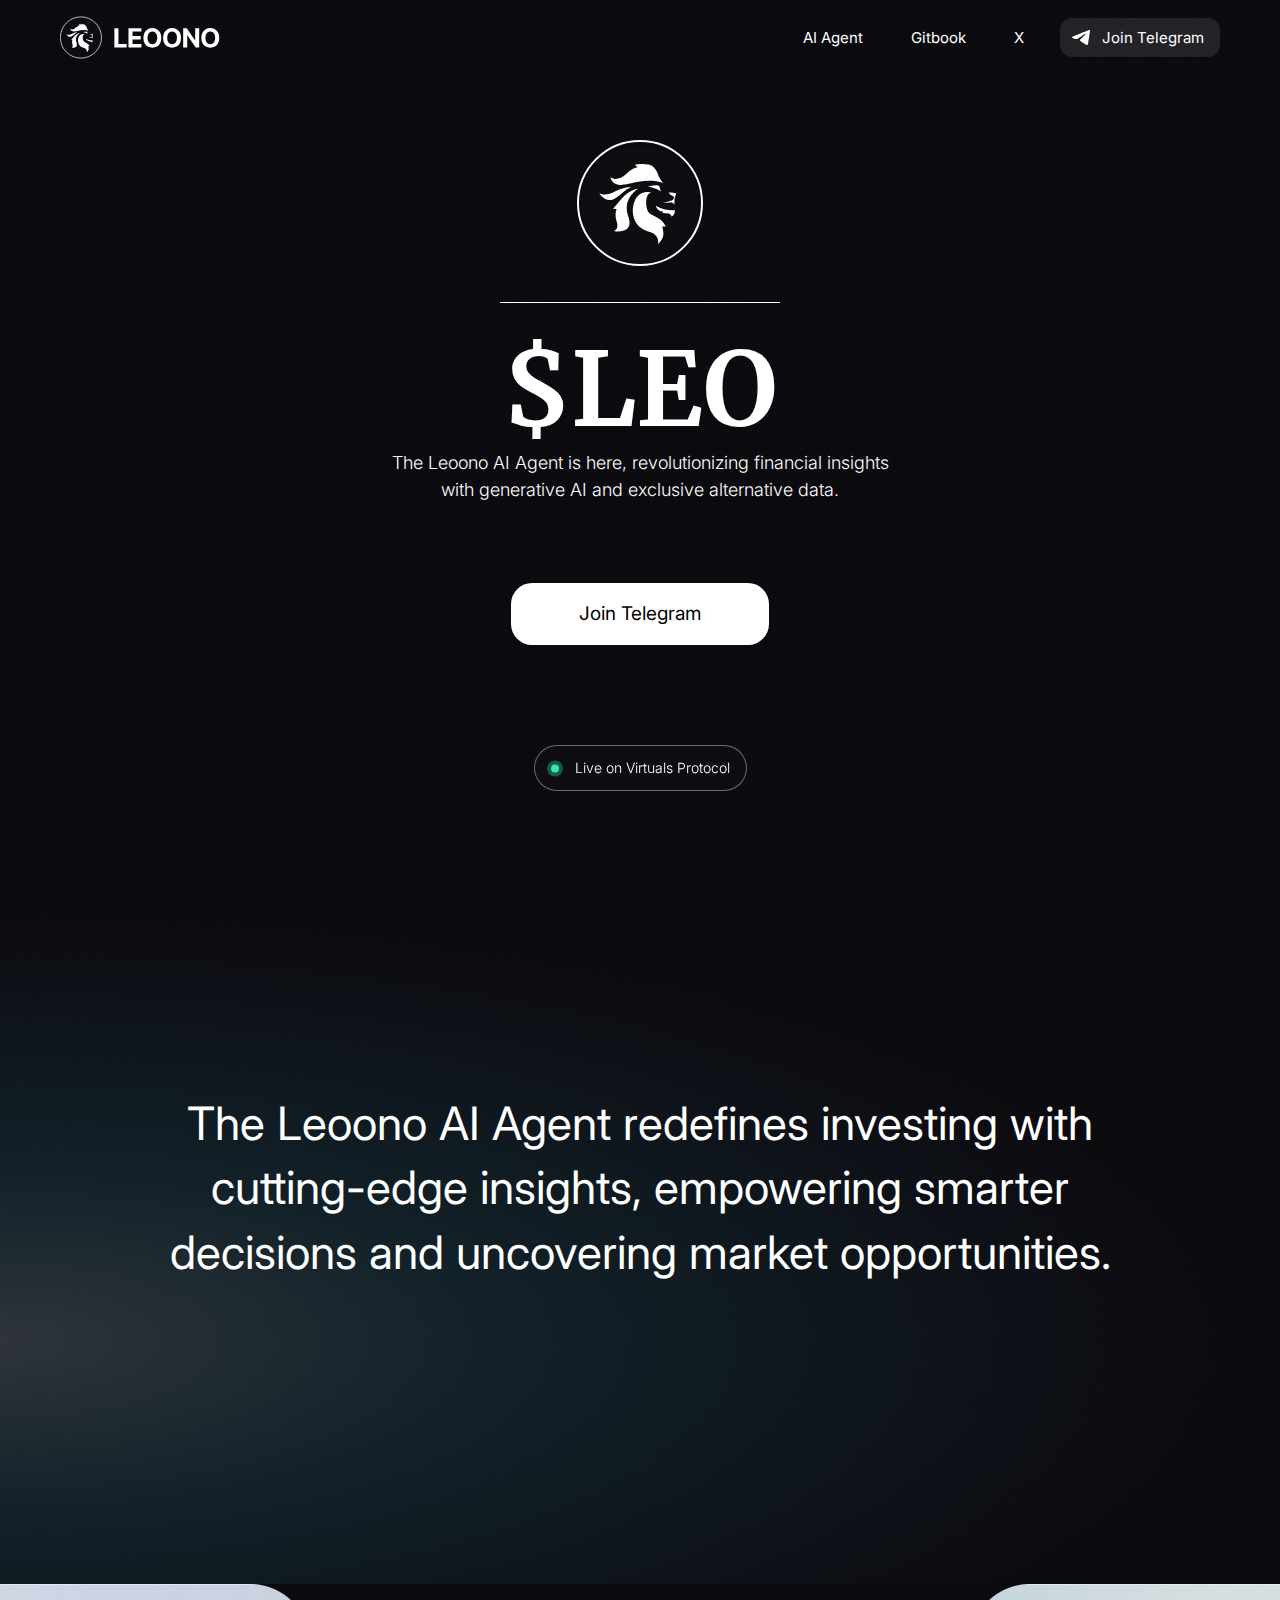
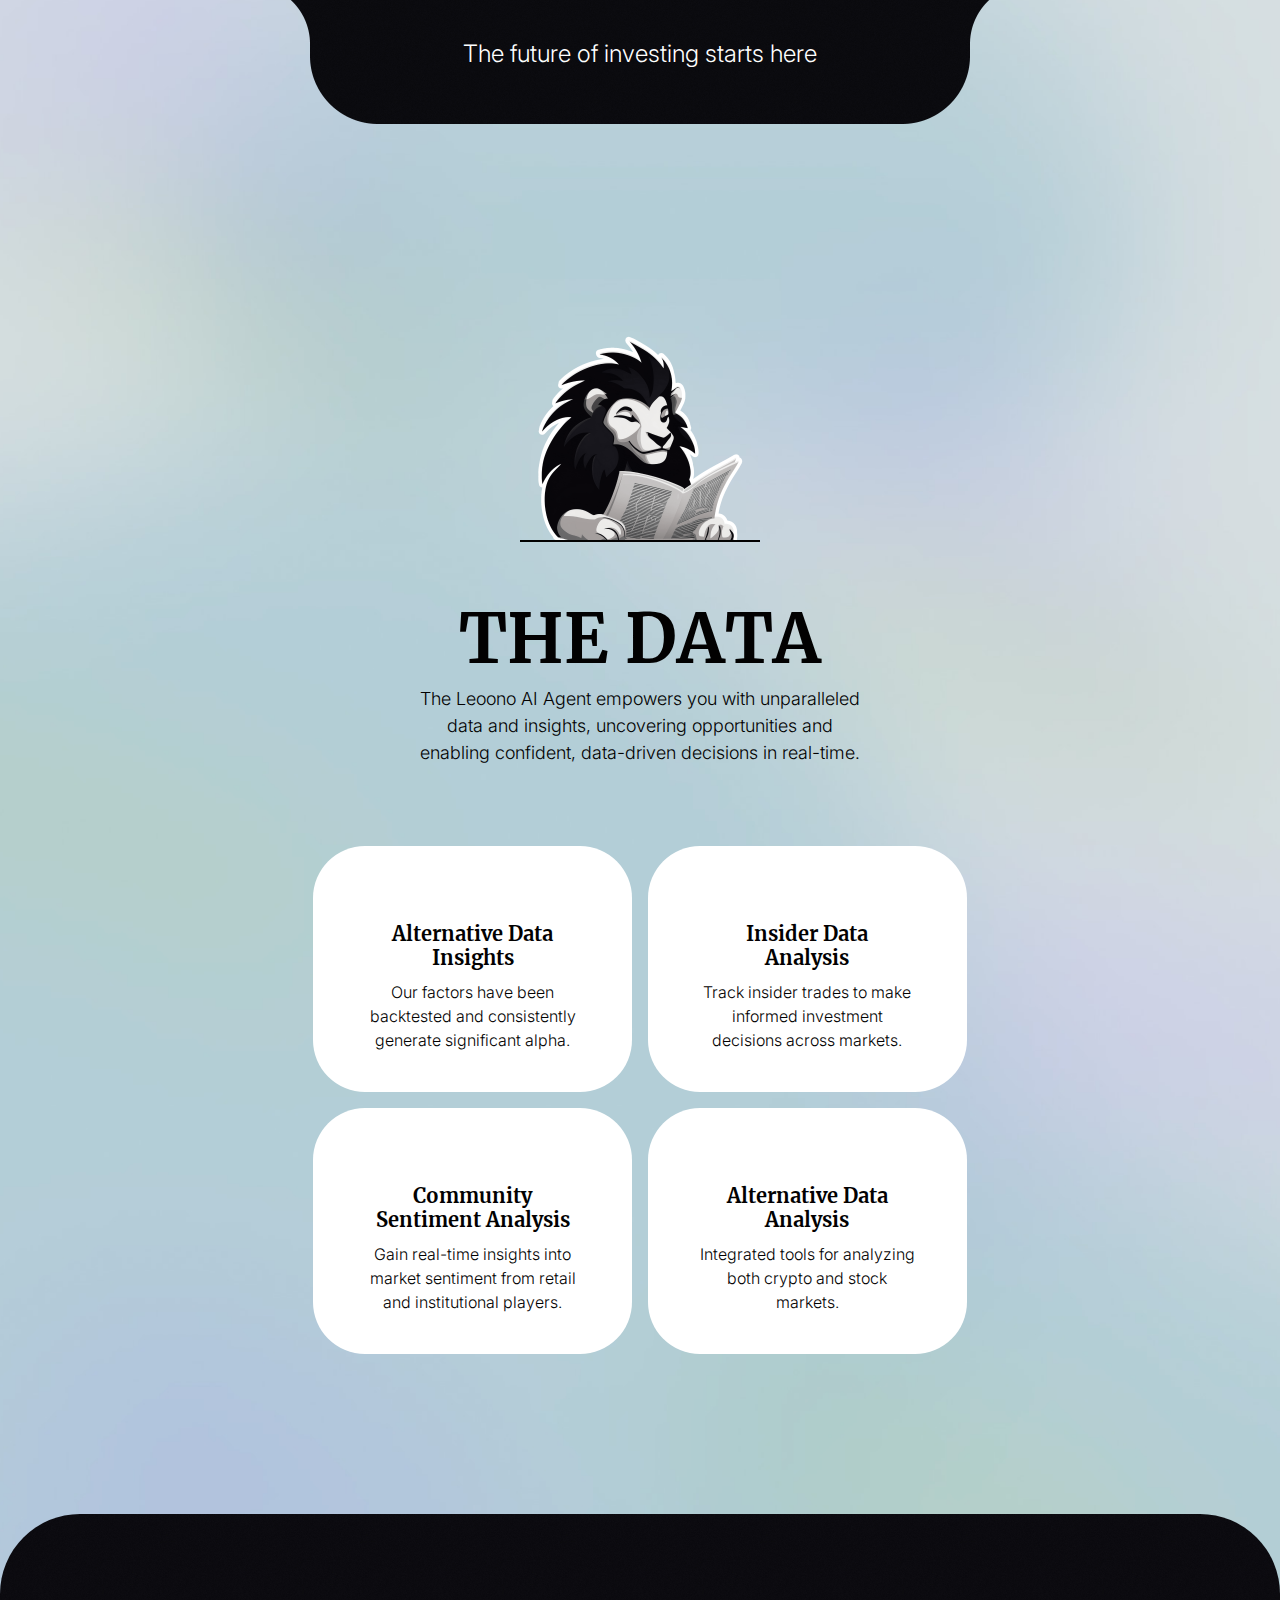
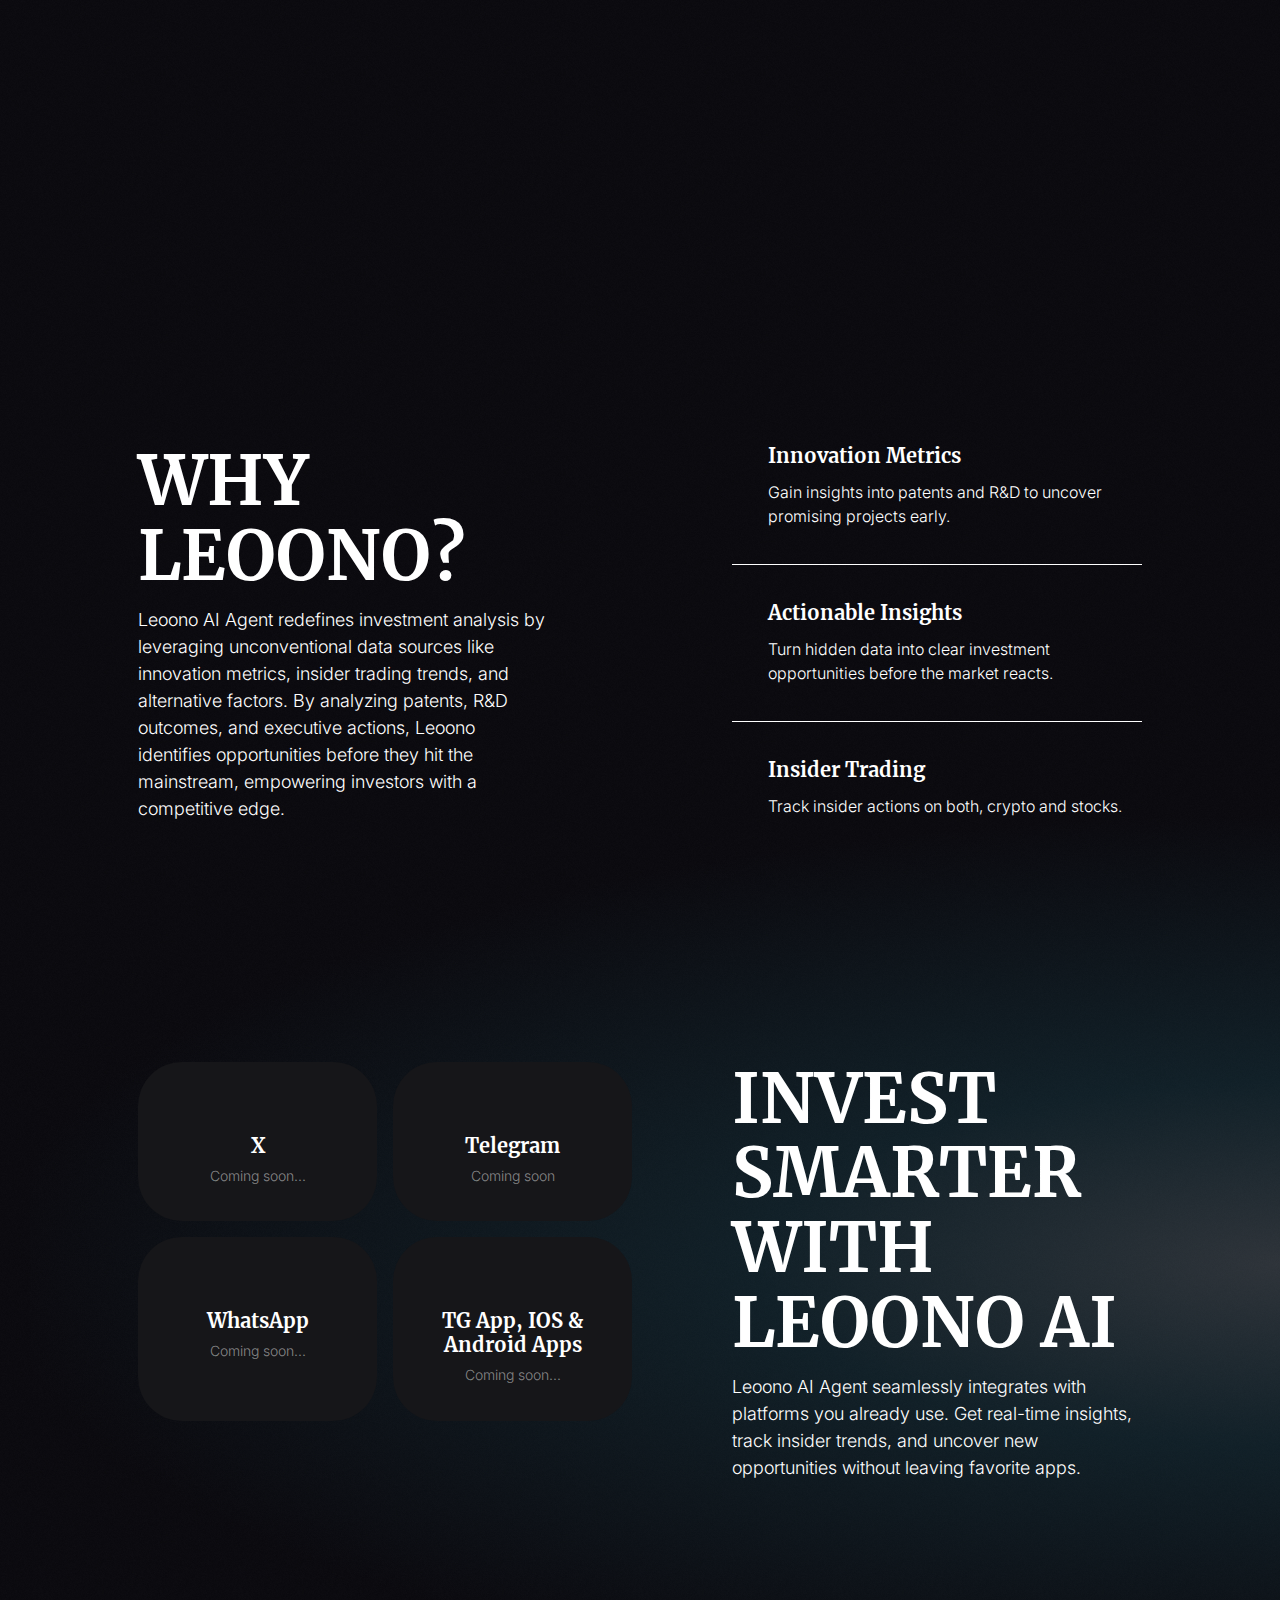
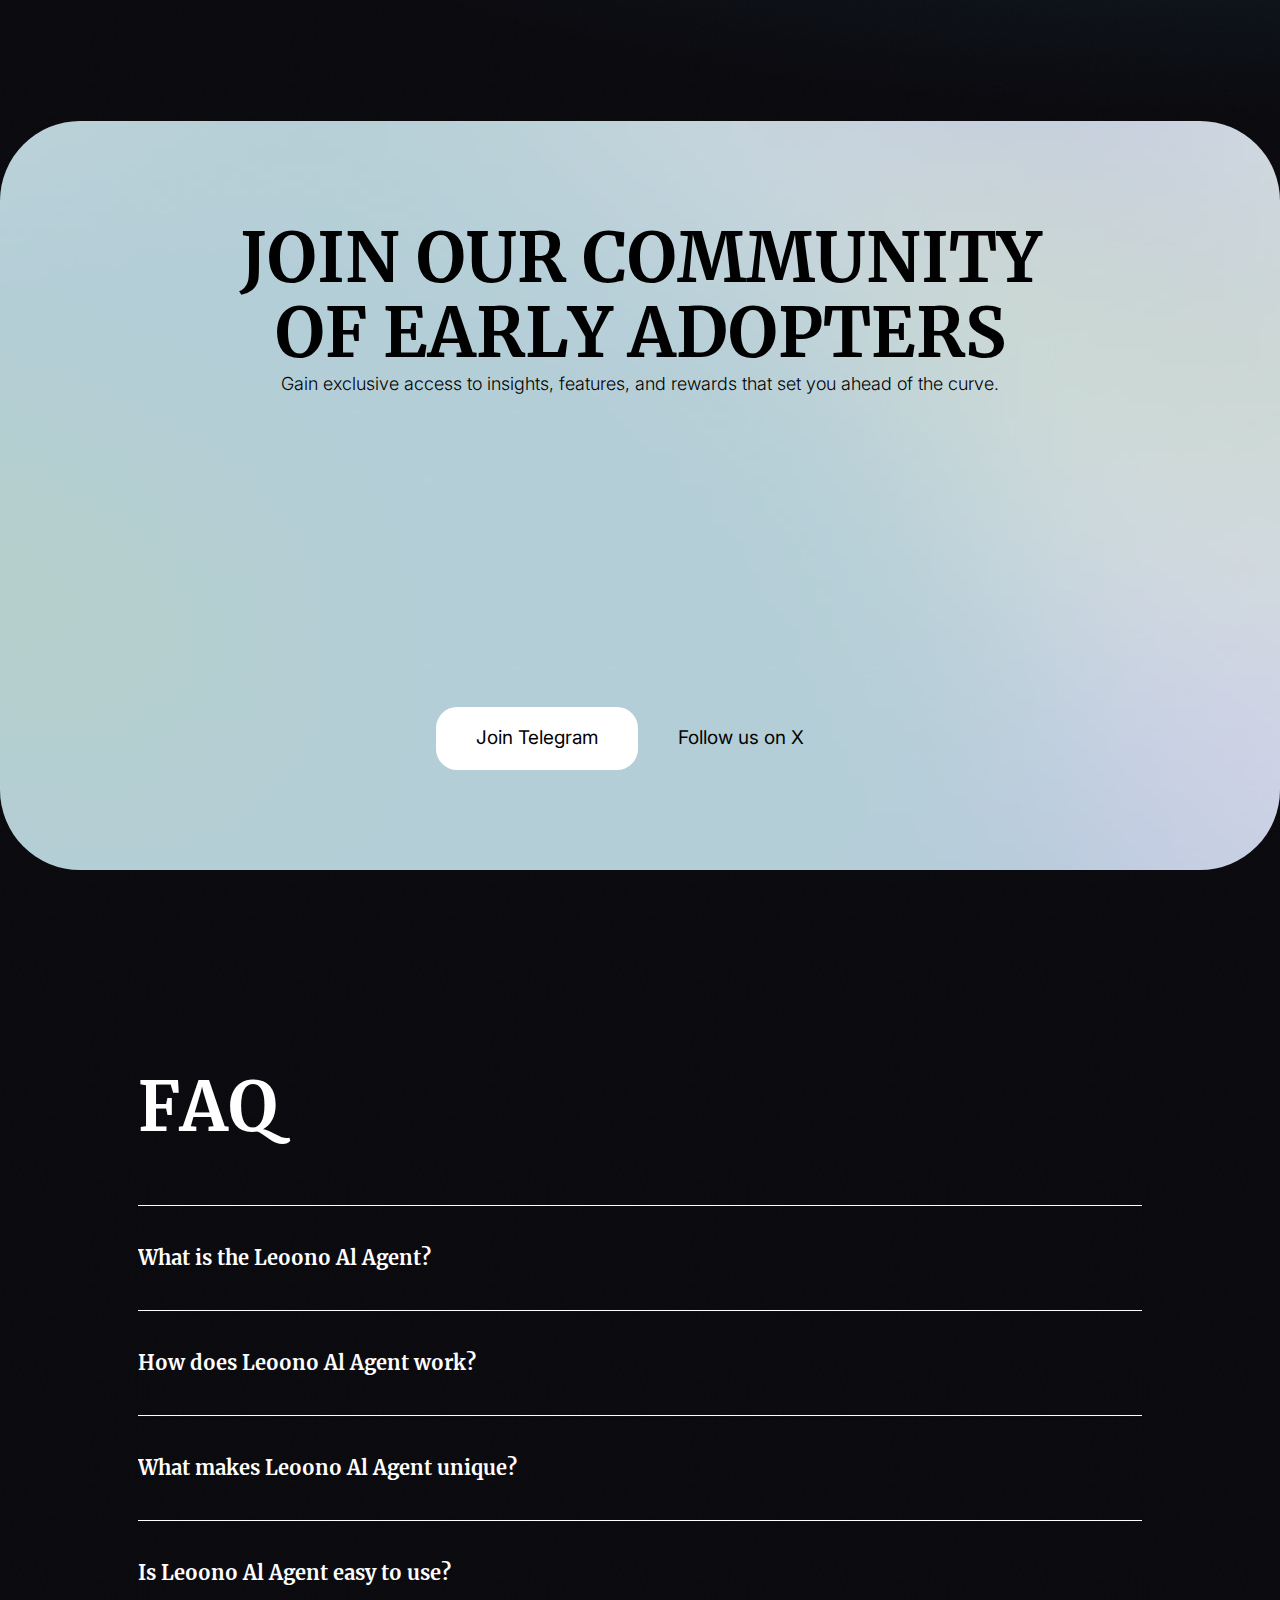
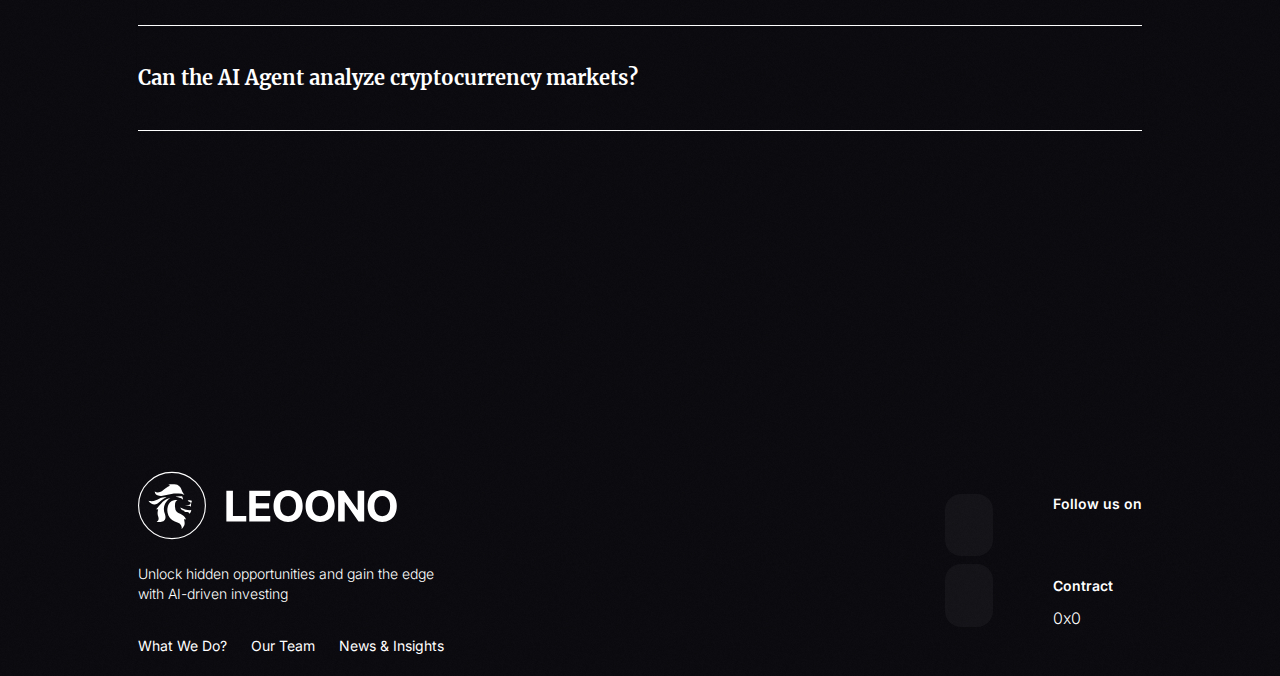
==== commit d0fb8f66: "1" ====
--- a/index.htm
+++ b/index.htm
@@ -19,7 +19,7 @@
 background: radial-gradient(103.06% 50% at 100% 50%, rgba(158, 184, 194, 0.24) 0%, rgba(37, 103, 120, 0.24) 40.37%, rgba(0, 0, 0, 0.00) 100%);
 }
 
-</style></head><body class="body"><div data-animation="default" class="navbar w-nav" data-easing2="ease" data-easing="ease" data-collapse="medium" role="banner" data-no-scroll="1" data-duration="400" data-doc-height="1"><div class="container-large w-container"><div class="nav-wrapper"><a href="#" class="brand w-nav-brand"><img src="677e62c31dce124094ea594a_Logo.svg" loading="lazy" alt="" class="nav-logo"></a><nav role="navigation" class="nav-menu w-nav-menu"><a href="https://t.me/" target="_blank" class="nav-link w-nav-link">AI Agent</a><a href="" target="_blank" class="nav-link w-nav-link">Gitbook</a><a href="https://x.com/ai_leoono" target="_blank" class="nav-link w-nav-link">X</a><a href="https://t.me/" target="_blank" class="button-small w-inline-block"><img src="677e63b4fb57016ef18ffbdf_Telegtam-icon.svg" loading="lazy" alt=""><p class="button-text nav">Join Telegram</p></a></nav><div class="menu-button w-nav-button"><img src="67801ebac8f97428906d1838_menu.svg" loading="lazy" alt="" class="image-2"></div></div></div></div><section class="section"><div class="hero"><div class="logo-icon"><img src="677e65af3e0af5073d57ee8a_logo-icon.svg" loading="lazy" alt="" class="logo-sign"></div><div class="divider"></div><div class="hero-text-wrapper"><h1 class="heading">$LEO</h1><p class="body-large">The Leoono AI Agent is here, revolutionizing financial insights with generative AI and exclusive alternative data.</p></div><a href="https://t.me/" target="_blank" class="button w-inline-block"><p class="button-text">Join Telegram</p></a><div class="badge hero-badge"><img src="677e7736e61606eb066d9fef_dot.svg" loading="lazy" alt=""><p class="caption">Live on Virtuals Protocol</p></div></div><div class="hero-animation-wrapper"><div class="hero-animation" data-w-id="6893316a-523c-7c7b-d406-7220c2ce1e89" data-animation-type="spline" data-spline-url="https://prod.spline.design/KT6cWbvZYXccBeTW/scene.splinecode"><canvas></canvas></div></div><div class="intro"><div class="w-layout-blockcontainer container w-container"><p class="display-1">The Leoono AI Agent redefines investing with cutting-edge insights, empowering smarter decisions and uncovering market opportunities.</p></div><div class="gradient-wrapper"><div class="gradient-left"></div></div></div></section><section class="features"><div class="shape"><h5 class="heading-2">The future of investing starts here</h5></div><div class="features-wrapper"><img src="677e84299225d9a840fe8b0f_lion.png" loading="lazy" alt="" class="lion-img"><div class="features-title-wrapper"><h2 class="dark"><strong>The Data</strong></h2><p class="body-large dark _460">The Leoono AI Agent empowers you with unparalleled data and insights, uncovering opportunities and enabling confident, data-driven decisions in real-time.</p></div><div class="features-items-wrapper"><div class="features-item"><img src="677e5d6393283089925c8d58/677e812773335a1acba0fd00_Frame%2037.svg" loading="lazy" alt=""><div class="features-item-title"><h3 class="h5 dark"><strong>Alternative Data Insights</strong></h3><p class="body-base dark">Our factors have been backtested and consistently generate significant alpha.</p></div></div><div class="features-item"><img src="677e5d6393283089925c8d58/677e8127e537fe8da7f9a811_Frame%2037-1.svg" loading="lazy" alt=""><div class="features-item-title"><h3 class="h5 dark"><strong>Insider Data <br>Analysis</strong></h3><p class="body-base dark">Track insider trades to make informed investment decisions across markets.</p></div></div><div class="features-item"><img src="677e5d6393283089925c8d58/677e812798b11060b90df37c_Frame%2037-2.svg" loading="lazy" alt=""><div class="features-item-title"><h3 class="h5 dark"><strong>Community Sentiment Analysis</strong></h3><p class="body-base dark">Gain real-time insights into market sentiment from retail and institutional players.</p></div></div><div class="features-item"><img src="677e5d6393283089925c8d58/677e812755722fbd98c75a39_Frame%2037-3.svg" loading="lazy" alt=""><div class="features-item-title"><h3 class="h5 dark">Alternative Data Analysis</h3><p class="body-base dark">Integrated tools for analyzing both crypto and stock markets.</p></div></div></div></div></section><section class="section-2"><div class="animation-wrapper"><div class="spline-scene" data-w-id="0d672c23-0e26-91f8-4ebc-6e582e44429b" data-animation-type="spline" data-spline-url="https://prod.spline.design/3Xr2rA0biK6mKIgL/scene.splinecode"><canvas></canvas></div></div><div class="w-layout-blockcontainer container w-container"><div class="content-row"><div class="content-column"><h2 class="left">Why LEoono?</h2><p class="body-large left">Leoono AI Agent redefines investment analysis by leveraging unconventional data sources like innovation metrics, insider trading trends, and alternative factors. By analyzing patents, R&amp;D outcomes, and executive actions, Leoono identifies opportunities before they hit the mainstream, empowering investors with a competitive edge.</p></div><div class="content-column unique-data"><div class="unique-data-item"><img src="677e5d6393283089925c8d58/677fbdb81e88cc81c73046e1_analyse%201.svg" loading="lazy" alt="" class="ud-icon"><div class="unique-data-content"><h3 class="h5 left"><strong>Innovation Metrics</strong></h3><p class="body-base left">Gain insights into patents and R&amp;D to uncover promising projects early.</p></div></div><div class="unique-data-item"><img src="677e5d6393283089925c8d58/677fbdb8b3368bb55a991037_bullseye-pointer%201.svg" loading="lazy" alt="" class="ud-icon"><div class="unique-data-content"><h3 class="h5 left">Actionable Insights</h3><p class="body-base left">Turn hidden data into clear investment opportunities before the market reacts.</p></div></div><div class="unique-data-item last"><img src="677e5d6393283089925c8d58/677fbdb8865f4a799892449e_chart-scatter%201.svg" loading="lazy" alt="" class="ud-icon"><div class="unique-data-content"><h3 class="h5 left">Insider Trading</h3><p class="body-base left">Track insider actions on both, crypto and stocks.</p></div></div></div></div><div class="content-row"><div class="content-column sm-agent"><div class="w-layout-grid grid"><div id="w-node-da20e0db-6f13-a7cc-718d-41ab4ed3125d-925c8d5f" class="sm-item"><img src="677fbf79865f4a79989449c4_Frame.svg" loading="lazy" alt=""><div class="sm-item-content"><h3 class="h5">X</h3><p class="caption gray">Coming soon...</p></div></div><div id="w-node-_4c80771d-29b5-2e74-2363-97ee6dd30d7b-925c8d5f" class="sm-item"><img src="677e5d6393283089925c8d58/677fbf79ea80976c42c83dc3_telegram-1%201.svg" loading="lazy" alt=""><div class="sm-item-content"><h3 class="h5">Telegram</h3><p class="caption gray">Live</p></div></div><div id="w-node-_363a466f-6a3e-ce3c-e7e7-cc4d12f38021-925c8d5f" class="sm-item"><img src="677fbf7970cfa52b6362d4b8_Frame-1.svg" loading="lazy" alt=""><div class="sm-item-content"><h3 class="h5">WhatsApp</h3><p class="caption gray">Coming soon...</p></div></div><div id="w-node-f52961f3-c26c-91b3-c4eb-cf43a803125b-925c8d5f" class="sm-item"><img src="677fbf79be018b4f95cd2419_Frame-2.svg" loading="lazy" alt=""><div class="sm-item-content"><h3 class="h5">TG App, IOS &amp; Android Apps</h3><p class="caption gray">Coming soon...</p></div></div></div></div><div class="content-column"><h2 class="left">Invest Smarter with Leoono AI</h2><p class="body-large left">Leoono AI Agent seamlessly integrates with platforms you already use. Get real-time insights, track insider trends, and uncover new opportunities without leaving favorite apps.</p></div></div></div><div class="w-layout-blockcontainer container-large w-container"><div class="main-cta"><div class="cta-wrapper"><h2 class="dark">Join our community of early adopters</h2><p class="body-large dark">Gain exclusive access to insights, features, and rewards that set you ahead of the curve.</p><img src="677fc1460fdb623b5b4ea68f_community.png" loading="lazy" sizes="(max-width: 479px) 100vw, 300px" srcset="677fc1460fdb623b5b4ea68f_community-p-500.png 500w, 677fc1460fdb623b5b4ea68f_community.png 604w" alt="" class="community-img"><div class="cta-buttons-wrapper"><a href="https://t.me/leoono_official" target="_blank" class="button cta w-inline-block"><p class="button-text">Join Telegram</p></a><a href="https://x.com/ai_leoono" target="_blank" class="button cta secondary w-inline-block"><p class="button-text">Follow us on X</p></a></div></div></div></div><div class="w-layout-blockcontainer container w-container"><h2 class="left">FAQ</h2><div data-ix="fade-up-1" class="accordion js-accordion"><div class="accordion__item js-accordion-item"><div class="accordion-header js-accordion-header"><h5 class="question-text">What is the Leoono Al Agent?</h5><img src="677fc71fc3d936dddc5dc2de_minus.svg" loading="lazy" alt="" class="faq-minus"><img src="677fc71f5919825783c9b85c_plus.svg" loading="lazy" alt="" class="faq-plus"></div><div data-ix="hide-on-load" class="accordion-body js-accordion-body"><div class="accordion-body__contents">Leoono AI Agent is an advanced investment assistant designed to provide real-time insights, analyze insider trading data, and utilize alternative factors to help investors make smarter decisions. There will be a Telegram Mini App and an IOS and Android App. The team has worked in the past 3 years with financial service companies all over the world and is building the most advanced platform for retail investors.</div></div></div><div class="accordion__item js-accordion-item"><div class="accordion-header js-accordion-header"><h5 class="question-text">How does Leoono Al Agent work?</h5><img src="677fc71f5919825783c9b85c_plus.svg" loading="lazy" alt="" class="faq-plus"><img src="677fc71fc3d936dddc5dc2de_minus.svg" loading="lazy" alt="" class="faq-minus"></div><div data-ix="hide-on-load" class="accordion-body js-accordion-body"><div class="accordion-body__contents">The AI Agent collects and processes data from various sources, including insider trading records, market trends, and alternative data. It applies advanced algorithms to provide actionable insights and personalized recommendations. The AI Agent is currently available on Telegram and can be tested. The full capabilities will be released in Q1 2025 together with the App.</div></div></div><div class="accordion__item js-accordion-item"><div class="accordion-header js-accordion-header"><h5 class="question-text">What makes Leoono Al Agent unique?</h5><img src="677fc71f5919825783c9b85c_plus.svg" loading="lazy" alt="" class="faq-plus"><img src="677fc71fc3d936dddc5dc2de_minus.svg" loading="lazy" alt="" class="faq-minus"></div><div data-ix="hide-on-load" class="accordion-body js-accordion-body"><div class="accordion-body__contents">Leoono AI Agent combines institutional-grade alternative data, cutting-edge AI, and insider trading analytics. Its ability to democratize this level of data access sets it apart from other tools. Besides of that we are implementing a unique user experience to access community related data.</div></div></div><div class="accordion__item js-accordion-item"><div class="accordion-header js-accordion-header"><h5 class="question-text">Is Leoono Al Agent easy to use?</h5><img src="677fc71f5919825783c9b85c_plus.svg" loading="lazy" alt="" class="faq-plus"><img src="677fc71fc3d936dddc5dc2de_minus.svg" loading="lazy" alt="" class="faq-minus"></div><div data-ix="hide-on-load" class="accordion-body js-accordion-body"><div class="accordion-body__contents">Leoono AI Agent is designed for both retail and institutional investors. Whether you’re a seasoned trader or a newcomer, the AI Agent offers tools to improve your investment strategies. Currently it can be used to check investments with our factors.</div></div></div><div class="accordion__item js-accordion-item"><div class="accordion-header js-accordion-header"><h5 class="question-text"><strong> Can the AI Agent analyze cryptocurrency markets?</strong></h5><img src="677fc71f5919825783c9b85c_plus.svg" loading="lazy" alt="" class="faq-plus"><img src="677fc71fc3d936dddc5dc2de_minus.svg" loading="lazy" alt="" class="faq-minus"></div><div data-ix="hide-on-load" class="accordion-body js-accordion-body"><div class="accordion-body__contents">Yes, the Leoono AI Agent will include features specifically designed to track cryptocurrency trends, whale movements, and on-chain data.</div></div></div></div></div><div class="gradient-wrapper data-block"><div class="gradient-right"></div></div></section><section class="footer"><div class="w-layout-blockcontainer container w-container"><div class="top-footer"><div class="company-info"><div class="footer-logo-wrapper"><img src="677e62c31dce124094ea594a_Logo.svg" loading="lazy" alt="" class="nav-logo footer"><p class="caption footer">Unlock hidden opportunities and gain the edge with AI-driven investing</p></div><div class="footer-links"><a href="https://www.leoono.com/what-we-do" target="_blank" class="link-small">What We Do?</a><a href="https://www.leoono.com/our-team" target="_blank" class="link-small">Our Team</a><a href="https://www.leoono.com/news-insights" target="_blank" class="link-small">News &amp; Insights</a></div></div><div class="crypto-info"><div class="tracking-tools-wrapper"><a href="https://dexscreener.com/" target="_blank" class="tracking-tool w-inline-block"><img src="677fcd247962fbc72b71ae7c_dex.svg" loading="lazy" alt="" class="image-3"></a><a href="https://www.geckoterminal.com/base/pools/" target="_blank" class="tracking-tool w-inline-block"><img src="677fcd2400269f526be4482f_gecko.png" loading="lazy" alt="" class="gecko-img"></a></div><div class="div-block"><div class="sm-info"><h5 class="heading-3">Follow us on</h5><div class="sm-links"><a href="https://x.com/ai_leoono" target="_blank" class="w-inline-block"><img src="677fceaed00d7ac187e6ad47_Frame.svg" loading="lazy" alt=""></a><a href="" target="_blank" class="w-inline-block"><img src="677fceae4c3084ed7598454c_Frame-1.svg" loading="lazy" alt=""></a><a href="" target="_blank" class="w-inline-block"><img src="677fceae00269f526be628e6_Frame-2.svg" loading="lazy" alt=""></a><a href="" target="_blank" class="w-inline-block"><img src="677fceaef9490909b83c40e2_Frame-3.svg" loading="lazy" alt=""></a></div></div><div class="sm-info"><h5 class="heading-3">Contract</h5><a href="https://app.virtuals.io/virtuals/" target="_blank" class="contract w-inline-block"><p class="body-base">0x0</p><img src="677fd04f463c2cbeae3af6bd_arrow-up-right.svg" loading="lazy" alt=""></a></div></div></div></div><div class="bottom-footer"><p class="caption gray footer">Copyright © 2024 Leoono GmbH or one of its affiliates. All rights reserved.</p><div class="footer-links"><a href="https://www.leoono.com/impressum-und-datenschutz" target="_blank" class="link-small gray">Privacy</a><a href="https://www.leoono.com/impressum-und-datenschutz" target="_blank" class="link-small gray">Terms of use</a><a href="https://www.leoono.com/impressum-und-datenschutz" target="_blank" class="link-small gray">Imprint</a></div></div></div></section><script src="jquery-3.5.1.min.dc5e7f18c8.js?site=677e5d6393283089925c8d58" type="text/javascript" integrity="sha256-9/aliU8dGd2tb6OSsuzixeV4y/faTqgFtohetphbbj0=" ></script><script src="leoono-ai.697a9a448c146ee44a325833af70e59d.js" type="text/javascript"></script><script>
+</style></head><body class="body"><div data-animation="default" class="navbar w-nav" data-easing2="ease" data-easing="ease" data-collapse="medium" role="banner" data-no-scroll="1" data-duration="400" data-doc-height="1"><div class="container-large w-container"><div class="nav-wrapper"><a href="#" class="brand w-nav-brand"><img src="677e62c31dce124094ea594a_Logo.svg" loading="lazy" alt="" class="nav-logo"></a><nav role="navigation" class="nav-menu w-nav-menu"><a href="https://t.me/" target="_blank" class="nav-link w-nav-link">AI Agent</a><a href="" target="_blank" class="nav-link w-nav-link">Gitbook</a><a href="https://x.com/ai_leoono" target="_blank" class="nav-link w-nav-link">X</a><a href="https://t.me/" target="_blank" class="button-small w-inline-block"><img src="677e63b4fb57016ef18ffbdf_Telegtam-icon.svg" loading="lazy" alt=""><p class="button-text nav">Join Telegram</p></a></nav><div class="menu-button w-nav-button"><img src="67801ebac8f97428906d1838_menu.svg" loading="lazy" alt="" class="image-2"></div></div></div></div><section class="section"><div class="hero"><div class="logo-icon"><img src="677e65af3e0af5073d57ee8a_logo-icon.svg" loading="lazy" alt="" class="logo-sign"></div><div class="divider"></div><div class="hero-text-wrapper"><h1 class="heading">$LEO</h1><p class="body-large">The Leoono AI Agent is here, revolutionizing financial insights with generative AI and exclusive alternative data.</p></div><a href="https://t.me/" target="_blank" class="button w-inline-block"><p class="button-text">Join Telegram</p></a><div class="badge hero-badge"><img src="677e7736e61606eb066d9fef_dot.svg" loading="lazy" alt=""><p class="caption">Live on Virtuals Protocol</p></div></div><div class="hero-animation-wrapper"><div class="hero-animation" data-w-id="6893316a-523c-7c7b-d406-7220c2ce1e89" data-animation-type="spline" data-spline-url="https://prod.spline.design/KT6cWbvZYXccBeTW/scene.splinecode"><canvas></canvas></div></div><div class="intro"><div class="w-layout-blockcontainer container w-container"><p class="display-1">The Leoono AI Agent redefines investing with cutting-edge insights, empowering smarter decisions and uncovering market opportunities.</p></div><div class="gradient-wrapper"><div class="gradient-left"></div></div></div></section><section class="features"><div class="shape"><h5 class="heading-2">The future of investing starts here</h5></div><div class="features-wrapper"><img src="677e84299225d9a840fe8b0f_lion.png" loading="lazy" alt="" class="lion-img"><div class="features-title-wrapper"><h2 class="dark"><strong>The Data</strong></h2><p class="body-large dark _460">The Leoono AI Agent empowers you with unparalleled data and insights, uncovering opportunities and enabling confident, data-driven decisions in real-time.</p></div><div class="features-items-wrapper"><div class="features-item"><img src="677e5d6393283089925c8d58/677e812773335a1acba0fd00_Frame%2037.svg" loading="lazy" alt=""><div class="features-item-title"><h3 class="h5 dark"><strong>Alternative Data Insights</strong></h3><p class="body-base dark">Our factors have been backtested and consistently generate significant alpha.</p></div></div><div class="features-item"><img src="677e5d6393283089925c8d58/677e8127e537fe8da7f9a811_Frame%2037-1.svg" loading="lazy" alt=""><div class="features-item-title"><h3 class="h5 dark"><strong>Insider Data <br>Analysis</strong></h3><p class="body-base dark">Track insider trades to make informed investment decisions across markets.</p></div></div><div class="features-item"><img src="677e5d6393283089925c8d58/677e812798b11060b90df37c_Frame%2037-2.svg" loading="lazy" alt=""><div class="features-item-title"><h3 class="h5 dark"><strong>Community Sentiment Analysis</strong></h3><p class="body-base dark">Gain real-time insights into market sentiment from retail and institutional players.</p></div></div><div class="features-item"><img src="677e5d6393283089925c8d58/677e812755722fbd98c75a39_Frame%2037-3.svg" loading="lazy" alt=""><div class="features-item-title"><h3 class="h5 dark">Alternative Data Analysis</h3><p class="body-base dark">Integrated tools for analyzing both crypto and stock markets.</p></div></div></div></div></section><section class="section-2"><div class="animation-wrapper"><div class="spline-scene" data-w-id="0d672c23-0e26-91f8-4ebc-6e582e44429b" data-animation-type="spline" data-spline-url="https://prod.spline.design/3Xr2rA0biK6mKIgL/scene.splinecode"><canvas></canvas></div></div><div class="w-layout-blockcontainer container w-container"><div class="content-row"><div class="content-column"><h2 class="left">Why LEoono?</h2><p class="body-large left">Leoono AI Agent redefines investment analysis by leveraging unconventional data sources like innovation metrics, insider trading trends, and alternative factors. By analyzing patents, R&amp;D outcomes, and executive actions, Leoono identifies opportunities before they hit the mainstream, empowering investors with a competitive edge.</p></div><div class="content-column unique-data"><div class="unique-data-item"><img src="677e5d6393283089925c8d58/677fbdb81e88cc81c73046e1_analyse%201.svg" loading="lazy" alt="" class="ud-icon"><div class="unique-data-content"><h3 class="h5 left"><strong>Innovation Metrics</strong></h3><p class="body-base left">Gain insights into patents and R&amp;D to uncover promising projects early.</p></div></div><div class="unique-data-item"><img src="677e5d6393283089925c8d58/677fbdb8b3368bb55a991037_bullseye-pointer%201.svg" loading="lazy" alt="" class="ud-icon"><div class="unique-data-content"><h3 class="h5 left">Actionable Insights</h3><p class="body-base left">Turn hidden data into clear investment opportunities before the market reacts.</p></div></div><div class="unique-data-item last"><img src="677e5d6393283089925c8d58/677fbdb8865f4a799892449e_chart-scatter%201.svg" loading="lazy" alt="" class="ud-icon"><div class="unique-data-content"><h3 class="h5 left">Insider Trading</h3><p class="body-base left">Track insider actions on both, crypto and stocks.</p></div></div></div></div><div class="content-row"><div class="content-column sm-agent"><div class="w-layout-grid grid"><div id="w-node-da20e0db-6f13-a7cc-718d-41ab4ed3125d-925c8d5f" class="sm-item"><img src="677fbf79865f4a79989449c4_Frame.svg" loading="lazy" alt=""><div class="sm-item-content"><h3 class="h5">X</h3><p class="caption gray">Coming soon...</p></div></div><div id="w-node-_4c80771d-29b5-2e74-2363-97ee6dd30d7b-925c8d5f" class="sm-item"><img src="677e5d6393283089925c8d58/677fbf79ea80976c42c83dc3_telegram-1%201.svg" loading="lazy" alt=""><div class="sm-item-content"><h3 class="h5">Telegram</h3><p class="caption gray">Coming soon</p></div></div><div id="w-node-_363a466f-6a3e-ce3c-e7e7-cc4d12f38021-925c8d5f" class="sm-item"><img src="677fbf7970cfa52b6362d4b8_Frame-1.svg" loading="lazy" alt=""><div class="sm-item-content"><h3 class="h5">WhatsApp</h3><p class="caption gray">Coming soon...</p></div></div><div id="w-node-f52961f3-c26c-91b3-c4eb-cf43a803125b-925c8d5f" class="sm-item"><img src="677fbf79be018b4f95cd2419_Frame-2.svg" loading="lazy" alt=""><div class="sm-item-content"><h3 class="h5">TG App, IOS &amp; Android Apps</h3><p class="caption gray">Coming soon...</p></div></div></div></div><div class="content-column"><h2 class="left">Invest Smarter with Leoono AI</h2><p class="body-large left">Leoono AI Agent seamlessly integrates with platforms you already use. Get real-time insights, track insider trends, and uncover new opportunities without leaving favorite apps.</p></div></div></div><div class="w-layout-blockcontainer container-large w-container"><div class="main-cta"><div class="cta-wrapper"><h2 class="dark">Join our community of early adopters</h2><p class="body-large dark">Gain exclusive access to insights, features, and rewards that set you ahead of the curve.</p><img src="677fc1460fdb623b5b4ea68f_community.png" loading="lazy" sizes="(max-width: 479px) 100vw, 300px" srcset="677fc1460fdb623b5b4ea68f_community-p-500.png 500w, 677fc1460fdb623b5b4ea68f_community.png 604w" alt="" class="community-img"><div class="cta-buttons-wrapper"><a href="https://t.me/" target="_blank" class="button cta w-inline-block"><p class="button-text">Join Telegram</p></a><a href="https://x.com/ai_leoono" target="_blank" class="button cta secondary w-inline-block"><p class="button-text">Follow us on X</p></a></div></div></div></div><div class="w-layout-blockcontainer container w-container"><h2 class="left">FAQ</h2><div data-ix="fade-up-1" class="accordion js-accordion"><div class="accordion__item js-accordion-item"><div class="accordion-header js-accordion-header"><h5 class="question-text">What is the Leoono Al Agent?</h5><img src="677fc71fc3d936dddc5dc2de_minus.svg" loading="lazy" alt="" class="faq-minus"><img src="677fc71f5919825783c9b85c_plus.svg" loading="lazy" alt="" class="faq-plus"></div><div data-ix="hide-on-load" class="accordion-body js-accordion-body"><div class="accordion-body__contents">Leoono AI Agent is an advanced investment assistant designed to provide real-time insights, analyze insider trading data, and utilize alternative factors to help investors make smarter decisions. There will be a Telegram Mini App and an IOS and Android App. The team has worked in the past 3 years with financial service companies all over the world and is building the most advanced platform for retail investors.</div></div></div><div class="accordion__item js-accordion-item"><div class="accordion-header js-accordion-header"><h5 class="question-text">How does Leoono Al Agent work?</h5><img src="677fc71f5919825783c9b85c_plus.svg" loading="lazy" alt="" class="faq-plus"><img src="677fc71fc3d936dddc5dc2de_minus.svg" loading="lazy" alt="" class="faq-minus"></div><div data-ix="hide-on-load" class="accordion-body js-accordion-body"><div class="accordion-body__contents">The AI Agent collects and processes data from various sources, including insider trading records, market trends, and alternative data. It applies advanced algorithms to provide actionable insights and personalized recommendations. The AI Agent is currently available on Telegram and can be tested. The full capabilities will be released in Q1 2025 together with the App.</div></div></div><div class="accordion__item js-accordion-item"><div class="accordion-header js-accordion-header"><h5 class="question-text">What makes Leoono Al Agent unique?</h5><img src="677fc71f5919825783c9b85c_plus.svg" loading="lazy" alt="" class="faq-plus"><img src="677fc71fc3d936dddc5dc2de_minus.svg" loading="lazy" alt="" class="faq-minus"></div><div data-ix="hide-on-load" class="accordion-body js-accordion-body"><div class="accordion-body__contents">Leoono AI Agent combines institutional-grade alternative data, cutting-edge AI, and insider trading analytics. Its ability to democratize this level of data access sets it apart from other tools. Besides of that we are implementing a unique user experience to access community related data.</div></div></div><div class="accordion__item js-accordion-item"><div class="accordion-header js-accordion-header"><h5 class="question-text">Is Leoono Al Agent easy to use?</h5><img src="677fc71f5919825783c9b85c_plus.svg" loading="lazy" alt="" class="faq-plus"><img src="677fc71fc3d936dddc5dc2de_minus.svg" loading="lazy" alt="" class="faq-minus"></div><div data-ix="hide-on-load" class="accordion-body js-accordion-body"><div class="accordion-body__contents">Leoono AI Agent is designed for both retail and institutional investors. Whether you’re a seasoned trader or a newcomer, the AI Agent offers tools to improve your investment strategies. Currently it can be used to check investments with our factors.</div></div></div><div class="accordion__item js-accordion-item"><div class="accordion-header js-accordion-header"><h5 class="question-text"><strong> Can the AI Agent analyze cryptocurrency markets?</strong></h5><img src="677fc71f5919825783c9b85c_plus.svg" loading="lazy" alt="" class="faq-plus"><img src="677fc71fc3d936dddc5dc2de_minus.svg" loading="lazy" alt="" class="faq-minus"></div><div data-ix="hide-on-load" class="accordion-body js-accordion-body"><div class="accordion-body__contents">Yes, the Leoono AI Agent will include features specifically designed to track cryptocurrency trends, whale movements, and on-chain data.</div></div></div></div></div><div class="gradient-wrapper data-block"><div class="gradient-right"></div></div></section><section class="footer"><div class="w-layout-blockcontainer container w-container"><div class="top-footer"><div class="company-info"><div class="footer-logo-wrapper"><img src="677e62c31dce124094ea594a_Logo.svg" loading="lazy" alt="" class="nav-logo footer"><p class="caption footer">Unlock hidden opportunities and gain the edge with AI-driven investing</p></div><div class="footer-links"><a href="" target="_blank" class="link-small">What We Do?</a><a href="" target="_blank" class="link-small">Our Team</a><a href="" target="_blank" class="link-small">News &amp; Insights</a></div></div><div class="crypto-info"><div class="tracking-tools-wrapper"><a href="https://dexscreener.com/" target="_blank" class="tracking-tool w-inline-block"><img src="677fcd247962fbc72b71ae7c_dex.svg" loading="lazy" alt="" class="image-3"></a><a href="https://www.geckoterminal.com/base/pools/" target="_blank" class="tracking-tool w-inline-block"><img src="677fcd2400269f526be4482f_gecko.png" loading="lazy" alt="" class="gecko-img"></a></div><div class="div-block"><div class="sm-info"><h5 class="heading-3">Follow us on</h5><div class="sm-links"><a href="https://x.com/ai_leoono" target="_blank" class="w-inline-block"><img src="677fceaed00d7ac187e6ad47_Frame.svg" loading="lazy" alt=""></a><a href="" target="_blank" class="w-inline-block"><img src="677fceae4c3084ed7598454c_Frame-1.svg" loading="lazy" alt=""></a><a href="" target="_blank" class="w-inline-block"><img src="677fceae00269f526be628e6_Frame-2.svg" loading="lazy" alt=""></a><a href="" target="_blank" class="w-inline-block"><img src="677fceaef9490909b83c40e2_Frame-3.svg" loading="lazy" alt=""></a></div></div><div class="sm-info"><h5 class="heading-3">Contract</h5><a href="https://app.virtuals.io/virtuals/" target="_blank" class="contract w-inline-block"><p class="body-base">0x0</p><img src="677fd04f463c2cbeae3af6bd_arrow-up-right.svg" loading="lazy" alt=""></a></div></div></div></div><div class="bottom-footer"><p class="caption gray footer">Copyright © 2024 Leoono GmbH or one of its affiliates. All rights reserved.</p><div class="footer-links"><a href="" target="_blank" class="link-small gray">Privacy</a><a href="" target="_blank" class="link-small gray">Terms of use</a><a href="" target="_blank" class="link-small gray">Imprint</a></div></div></div></section><script src="jquery-3.5.1.min.dc5e7f18c8.js?site=677e5d6393283089925c8d58" type="text/javascript" integrity="sha256-9/aliU8dGd2tb6OSsuzixeV4y/faTqgFtohetphbbj0=" ></script><script src="leoono-ai.697a9a448c146ee44a325833af70e59d.js" type="text/javascript"></script><script>
 var accordion = (function(){
   
   var $accordion = $('.js-accordion');
